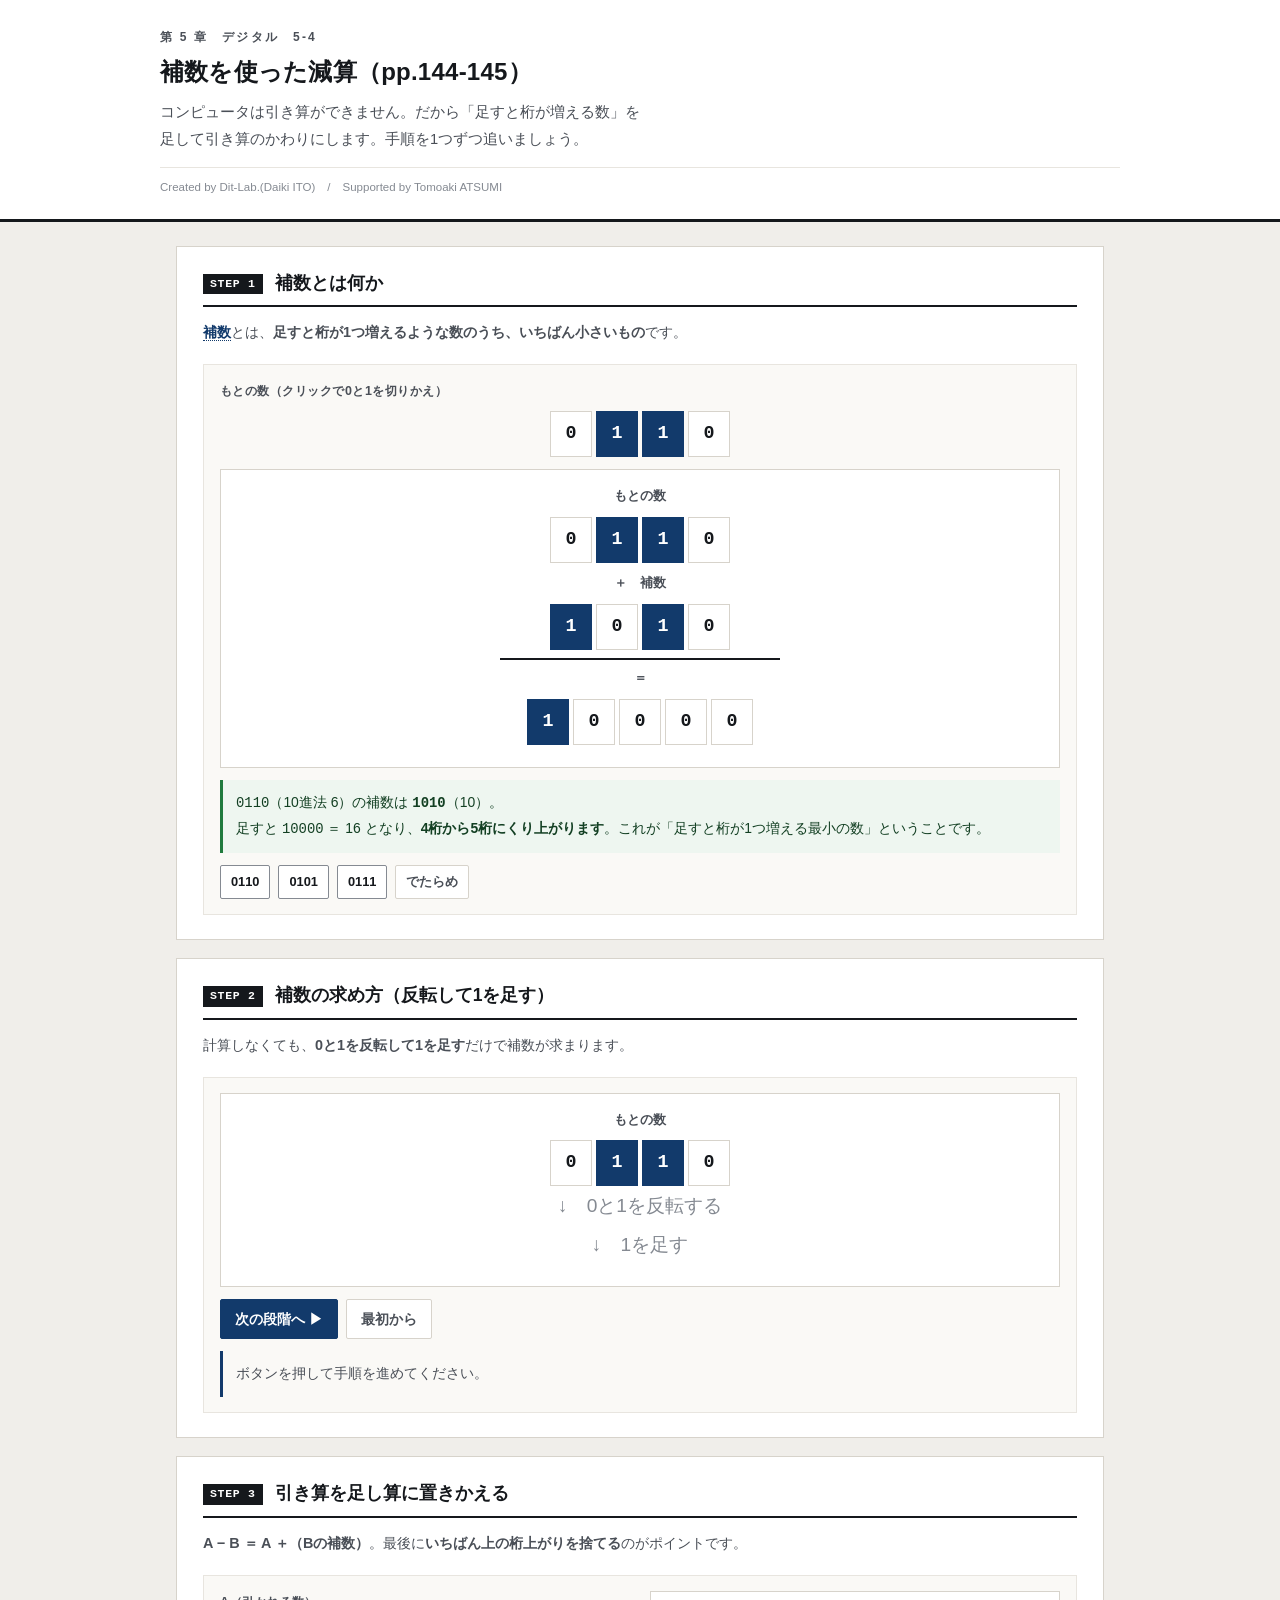
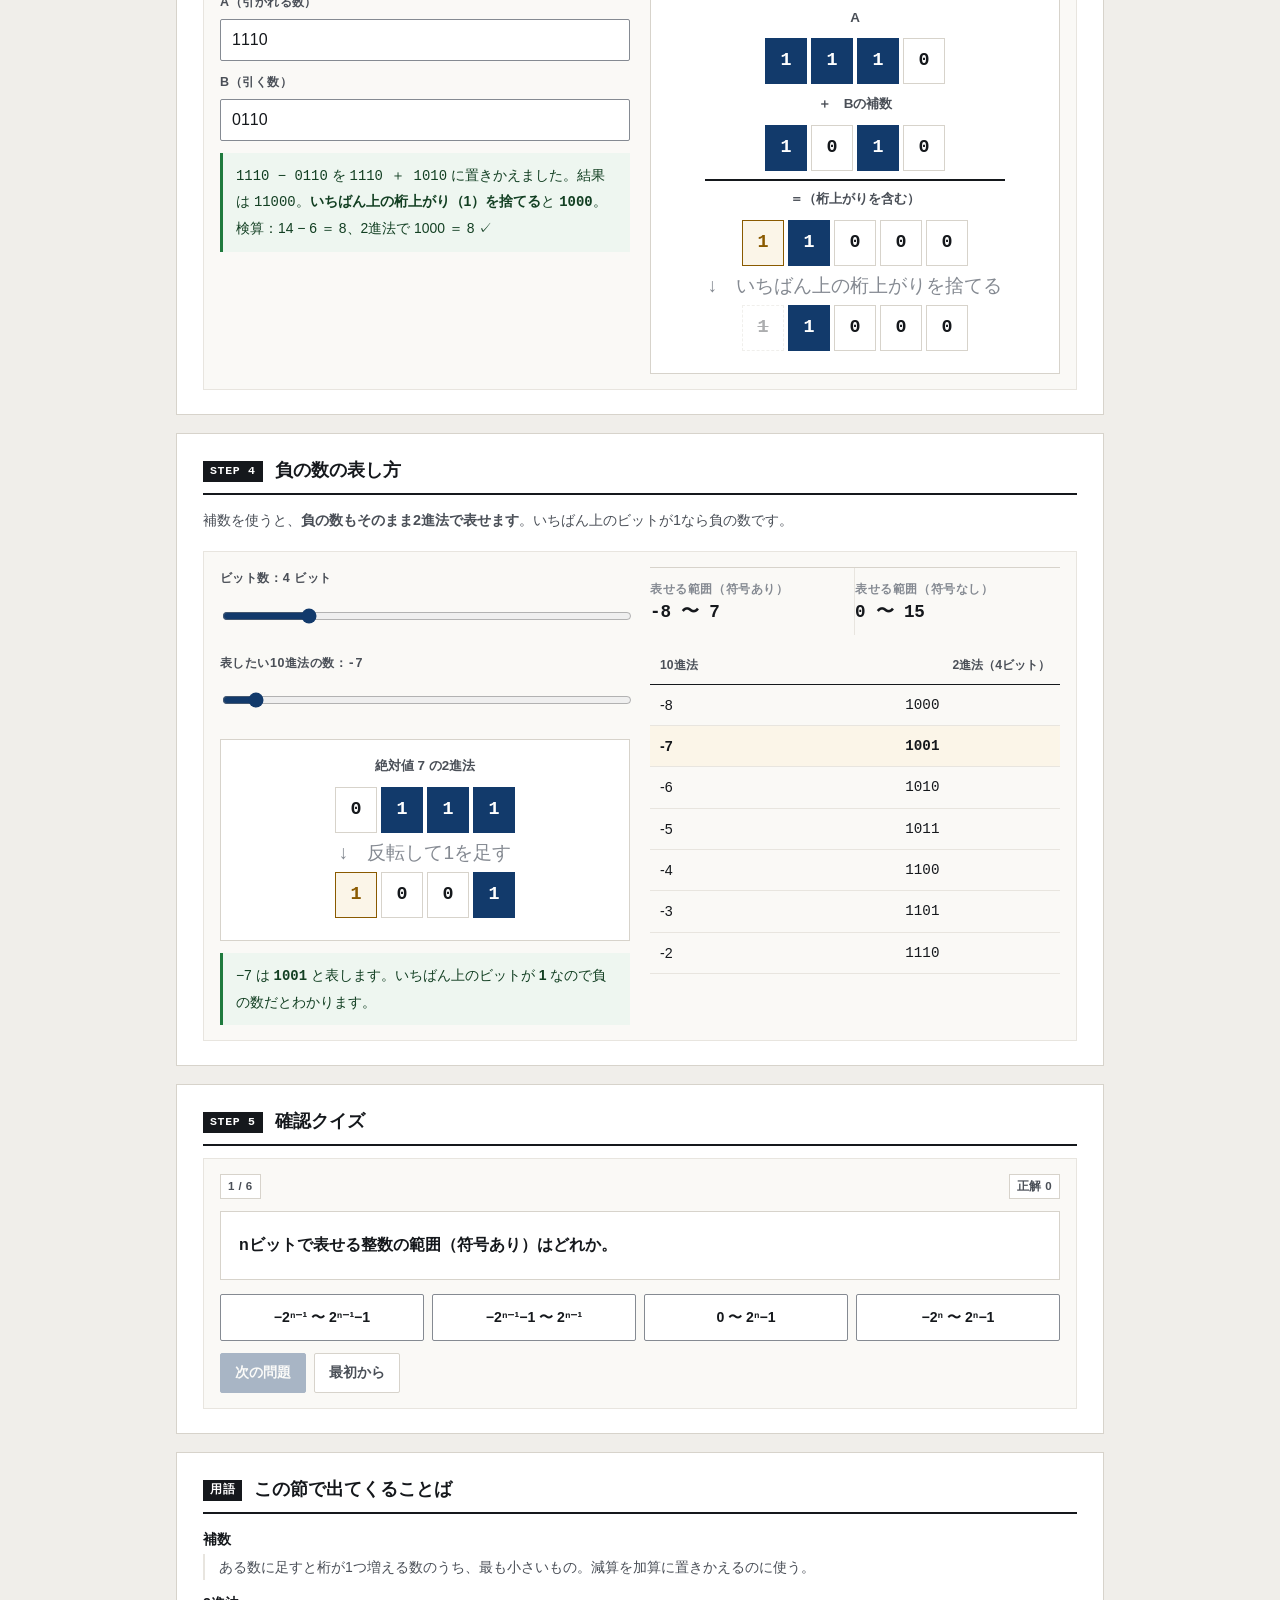
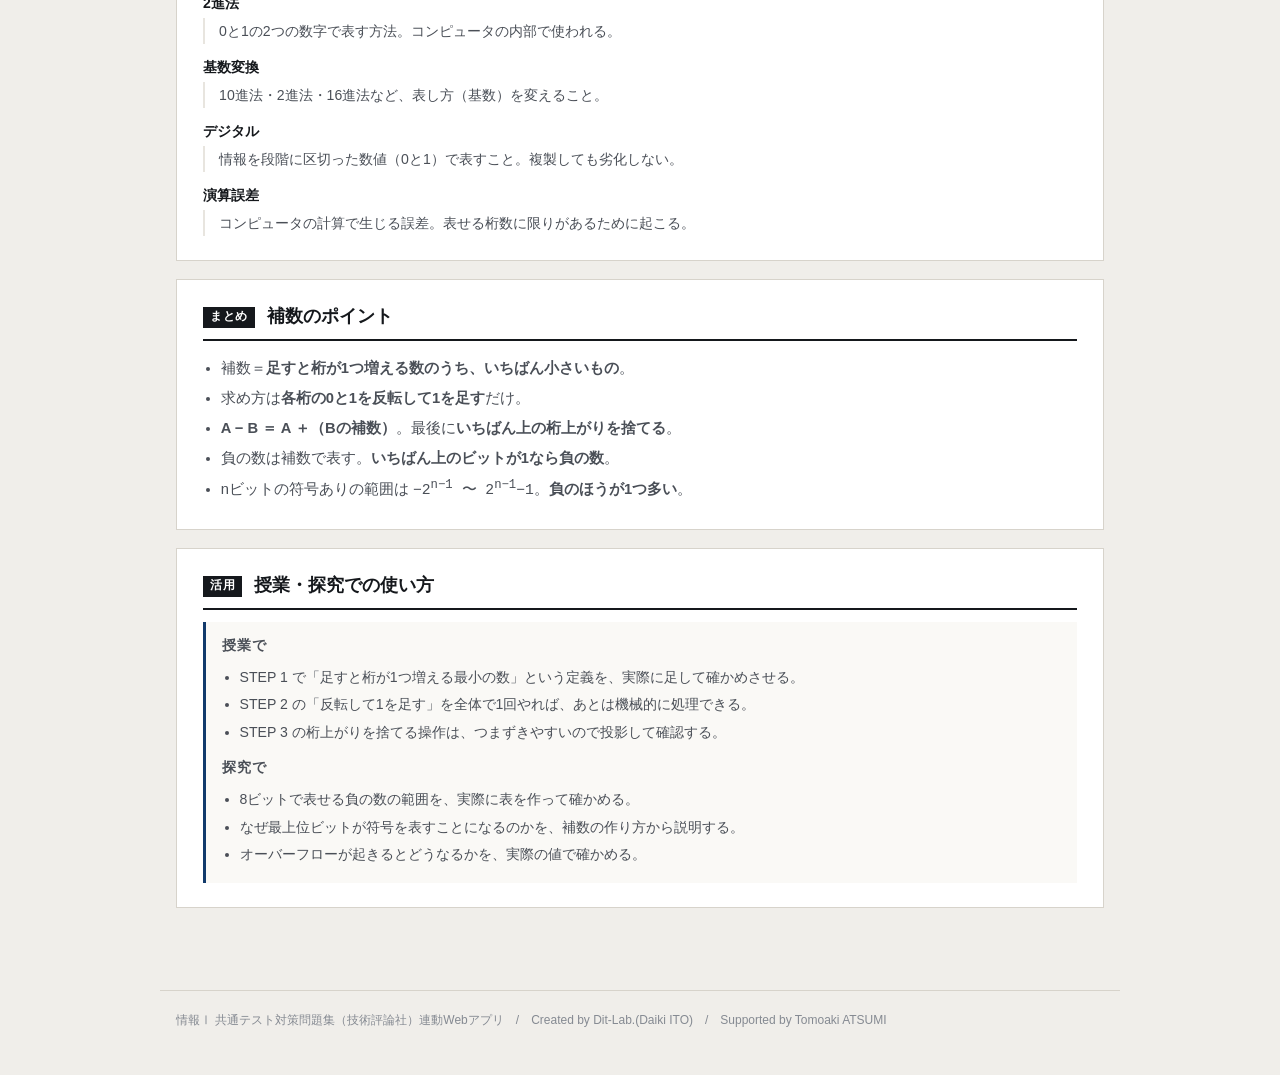
==== index.html @ 07d2cb12 "feat: Streamlit版を静的Webアプリ化。補数の定義確認・求め方・減算の置きかえ・負の数の表現に対応" ====
<!DOCTYPE html>
<html lang="ja">
<head>
<meta charset="UTF-8">
<meta name="viewport" content="width=device-width, initial-scale=1.0">
<title>補数を使った減算｜情報Ⅰ共通テスト対策問題集</title>
<meta name="description" content="コンピュータは引き算ができません。だから「足すと桁が増える数」を足して引き算のかわりにします。手順を1つずつ追いましょう。">
<link rel="icon" href="data:image/svg+xml,%3Csvg xmlns=%22http://www.w3.org/2000/svg%22 viewBox=%220 0 32 32%22%3E%3Crect width=%2232%22 height=%2232%22 fill=%22%2315181c%22/%3E%3Ctext x=%2216%22 y=%2222%22 font-size=%2218%22 font-family=%22monospace%22 fill=%22%23fff%22 text-anchor=%22middle%22%3E01%3C/text%3E%3C/svg%3E">
<link rel="stylesheet" href="css/style.css">
<link rel="stylesheet" href="css/app.css">
</head>
<body>

<header class="app-header">
  <div class="inner">
    <span class="eyebrow">第 5 章　デジタル　5-4</span>
    <h1>補数を使った減算（pp.144-145）</h1>
    <p class="lead">コンピュータは引き算ができません。だから「足すと桁が増える数」を足して引き算のかわりにします。手順を1つずつ追いましょう。</p>
    <p class="credit">Created by Dit-Lab.(Daiki ITO)　/　Supported by Tomoaki ATSUMI</p>
  </div>
</header>

<main class="wrap">
  <section class="step" id="step1">
    <h2><span class="no">STEP 1</span>補数とは何か</h2>
    <p class="desc"><span class="term" data-t="補数">補数</span>とは、<strong>足すと桁が1つ増えるような数のうち、いちばん小さいもの</strong>です。</p>

    <div class="panel">
      <label class="fld">もとの数（クリックで0と1を切りかえ）</label>
      <div class="bitline" id="origBits"></div>
      <div class="calcwrap" style="margin-top:12px">
        <div class="steplbl">もとの数</div>
        <div class="bitline" id="c1"></div>
        <div class="steplbl">＋　補数</div>
        <div class="bitline" id="c2"></div>
        <div style="border-top:2px solid var(--ink);margin:6px auto;max-width:280px"></div>
        <div class="steplbl">＝</div>
        <div class="bitline" id="c3"></div>
      </div>
      <div class="note" id="compNote" style="margin-top:12px"></div>
      <div class="btn-row" style="margin-top:12px">
        <button class="btn sm" data-set="0110">0110</button>
        <button class="btn sm" data-set="0101">0101</button>
        <button class="btn sm" data-set="0111">0111</button>
        <button class="btn sm ghost" id="randOrig">でたらめ</button>
      </div>
    </div>
  </section>

  <section class="step" id="step2">
    <h2><span class="no">STEP 2</span>補数の求め方（反転して1を足す）</h2>
    <p class="desc">計算しなくても、<strong>0と1を反転して1を足す</strong>だけで補数が求まります。</p>
    <div class="panel">
      <div class="calcwrap">
        <div class="steplbl">もとの数</div>
        <div class="bitline" id="s1"></div>
        <div class="arrowdown">↓　0と1を反転する</div>
        <div class="bitline" id="s2"></div>
        <div class="arrowdown">↓　1を足す</div>
        <div class="bitline" id="s3"></div>
      </div>
      <div class="btn-row" style="margin-top:12px">
        <button class="btn primary" id="flipStep">次の段階へ ▶</button>
        <button class="btn ghost" id="flipReset">最初から</button>
      </div>
      <div class="note" id="flipNote" style="margin-top:12px"></div>
    </div>
  </section>

  <section class="step" id="step3">
    <h2><span class="no">STEP 3</span>引き算を足し算に置きかえる</h2>
    <p class="desc"><strong>A − B ＝ A ＋（Bの補数）</strong>。最後に<strong>いちばん上の桁上がりを捨てる</strong>のがポイントです。</p>
    <div class="panel">
      <div class="grid c2">
        <div>
          <label class="fld" for="subA">A（引かれる数）</label>
          <input type="text" id="subA" class="mono" value="1110" maxlength="8">
          <label class="fld" style="margin-top:10px" for="subB">B（引く数）</label>
          <input type="text" id="subB" class="mono" value="0110" maxlength="8">
          <div class="note" id="subNote" style="margin-top:12px"></div>
        </div>
        <div class="calcwrap">
          <div class="steplbl">A</div><div class="bitline" id="t1"></div>
          <div class="steplbl">＋　Bの補数</div><div class="bitline" id="t2"></div>
          <div style="border-top:2px solid var(--ink);margin:6px auto;max-width:300px"></div>
          <div class="steplbl">＝（桁上がりを含む）</div><div class="bitline" id="t3"></div>
          <div class="arrowdown">↓　いちばん上の桁上がりを捨てる</div>
          <div class="bitline" id="t4"></div>
        </div>
      </div>
    </div>
  </section>

  <section class="step" id="step4">
    <h2><span class="no">STEP 4</span>負の数の表し方</h2>
    <p class="desc">補数を使うと、<strong>負の数もそのまま2進法で表せます</strong>。いちばん上のビットが1なら負の数です。</p>
    <div class="panel">
      <div class="grid c2">
        <div>
          <label class="fld" for="nbits">ビット数：<span class="mono" id="nbitsV">4</span> ビット</label>
          <input type="range" id="nbits" min="3" max="8" step="1" value="4">
          <label class="fld" style="margin-top:10px" for="negVal">表したい10進法の数：<span class="mono" id="negValV">-7</span></label>
          <input type="range" id="negVal" min="-128" max="127" step="1" value="-7">
          <div class="calcwrap" style="margin-top:12px">
            <div class="steplbl" id="negStep1"></div><div class="bitline" id="n1"></div>
            <div class="arrowdown">↓　反転して1を足す</div>
            <div class="bitline" id="n2"></div>
          </div>
          <div class="note" id="negNote" style="margin-top:12px"></div>
        </div>
        <div>
          <div class="metrics">
            <div class="metric"><div class="k">表せる範囲（符号あり）</div><div class="v" id="rangeSigned" style="font-size:1.1rem">—</div></div>
            <div class="metric"><div class="k">表せる範囲（符号なし）</div><div class="v" id="rangeUnsigned" style="font-size:1.1rem">—</div></div>
          </div>
          <div class="tbl-scroll" style="margin-top:12px;max-height:340px;overflow:auto">
            <table class="tbl" id="rangeTable"></table>
          </div>
        </div>
      </div>
    </div>
  </section>

  <section class="step" id="step5">
    <h2><span class="no">STEP 5</span>確認クイズ</h2>
    <div class="panel">
      <div class="qhead">
        <span class="badge" id="qProgress">1 / 1</span>
        <span class="badge">正解 <span class="score" id="qScore">0</span></span>
      </div>
      <div class="card-q"><div class="q-scene" id="qText"></div></div>
      <div class="choice4" id="qChoices"></div>
      <div class="note" id="qFb" hidden style="margin-top:12px"></div>
      <div class="btn-row" style="margin-top:12px">
        <button class="btn primary" id="qNext" disabled>次の問題</button>
        <button class="btn ghost" id="qReset">最初から</button>
      </div>
    </div>
  </section>

  <section class="step" id="glossary">
    <h2><span class="no">用語</span>この節で出てくることば</h2>
    <div id="glossBox"></div>
  </section>

  <section class="step">
    <h2><span class="no">まとめ</span>補数のポイント</h2>
    <ul style="margin:0;padding-left:1.2em;color:var(--ink-2);font-size:.92rem;line-height:2.05">
      <li>補数＝<strong>足すと桁が1つ増える数のうち、いちばん小さいもの</strong>。</li>
      <li>求め方は<strong>各桁の0と1を反転して1を足す</strong>だけ。</li>
      <li><strong>A − B ＝ A ＋（Bの補数）</strong>。最後に<strong>いちばん上の桁上がりを捨てる</strong>。</li>
      <li>負の数は補数で表す。<strong>いちばん上のビットが1なら負の数</strong>。</li>
      <li>nビットの符号ありの範囲は <span class="mono">−2<sup>n−1</sup> 〜 2<sup>n−1</sup>−1</span>。<strong>負のほうが1つ多い</strong>。</li>
    </ul>
  </section>

  <section class="step">
    <h2><span class="no">活用</span>授業・探究での使い方</h2>
    <div class="use-note">
      <h3>授業で</h3>
      <ul>
        <li>STEP 1 で「足すと桁が1つ増える最小の数」という定義を、実際に足して確かめさせる。</li>
        <li>STEP 2 の「反転して1を足す」を全体で1回やれば、あとは機械的に処理できる。</li>
        <li>STEP 3 の桁上がりを捨てる操作は、つまずきやすいので投影して確認する。</li>
      </ul>
      <h3 style="margin-top:12px">探究で</h3>
      <ul>
        <li>8ビットで表せる負の数の範囲を、実際に表を作って確かめる。</li>
        <li>なぜ最上位ビットが符号を表すことになるのかを、補数の作り方から説明する。</li>
        <li>オーバーフローが起きるとどうなるかを、実際の値で確かめる。</li>
      </ul>
    </div>
  </section>

</main>

<footer class="app-footer">
  情報Ⅰ 共通テスト対策問題集（技術評論社）連動Webアプリ　/　Created by Dit-Lab.(Daiki ITO)　/　Supported by Tomoaki ATSUMI
</footer>

<script src="js/tools.js"></script>
<script src="js/chart.js"></script>
<script src="js/terms.js"></script>
<script src="js/app.js"></script>
</body>
</html>
---- css/style.css ----
/* =========================================================
   情報Ⅰ 共通テスト対策問題集 — Web アプリ共通スタイル
   紙面（参考書）に寄せた設計。装飾色は使わず、色は意味を持つときだけ。
   ========================================================= */

:root{
  --paper:#ffffff;
  --paper-2:#faf9f6;      /* うすい紙 */
  --bg:#f0eeea;           /* 台紙 */
  --ink:#15181c;
  --ink-2:#4a4f57;
  --ink-3:#858a92;
  --rule:#d7d3cb;         /* 罫線 */
  --rule-2:#e8e5df;
  --accent:#123a6b;       /* 濃紺。主要操作と現在地だけに使う */
  --accent-w:#e9eef6;
  --zero:#c0392b;         /* 左＝0 */
  --one:#1d4ed8;          /* 右＝1 */
  --ok:#1f7a3d;   --ok-bg:#eef6f0;
  --ng:#b3261e;   --ng-bg:#fbefee;
  --warn:#8a5a00; --warn-bg:#fbf5e8;
  --font:"Hiragino Kaku Gothic ProN","Hiragino Sans","Yu Gothic Medium","Yu Gothic",
         "Noto Sans JP",Meiryo,-apple-system,BlinkMacSystemFont,sans-serif;
  --mono:"SFMono-Regular",Menlo,Consolas,"Courier New",monospace;
}

*{box-sizing:border-box}
[hidden]{display:none !important}
html{-webkit-text-size-adjust:100%}
body{
  margin:0; background:var(--bg); color:var(--ink);
  font-family:var(--font); font-size:16px; line-height:1.85;
  font-feature-settings:"palt" 1;
}
h1,h2,h3,h4{line-height:1.45; margin:0; font-weight:700}
p{margin:0 0 .75em} p:last-child{margin-bottom:0}
a{color:var(--accent)}

/* ---------- 標題 ---------- */
.app-header{background:var(--paper); border-bottom:3px solid var(--ink); padding:26px 20px 20px}
.app-header .inner{max-width:960px; margin:0 auto}
.app-header .eyebrow{
  font-size:.75rem; font-weight:700; color:var(--ink-2); letter-spacing:.18em;
  display:block; margin-bottom:7px;
}
.app-header h1{font-size:1.5rem; letter-spacing:.01em}
.app-header .lead{font-size:.92rem; color:var(--ink-2); margin-top:9px; max-width:60ch}
.app-header .credit{
  font-size:.72rem; color:var(--ink-3); margin-top:14px;
  padding-top:9px; border-top:1px solid var(--rule-2);
}

/* ---------- 版面 ---------- */
.wrap{max-width:960px; margin:0 auto; padding:24px 16px 64px}
.step{background:var(--paper); border:1px solid var(--rule); padding:24px 26px; margin-bottom:18px}
.step > h2{
  display:flex; align-items:baseline; gap:12px; font-size:1.1rem;
  padding-bottom:9px; border-bottom:2px solid var(--ink); margin-bottom:12px;
}
.step > h2 .no{
  flex:none; font-family:var(--mono); font-size:.72rem; font-weight:700;
  background:var(--ink); color:var(--paper); padding:2px 7px; letter-spacing:.06em;
  position:relative; top:-2px;
}
.step > .desc{color:var(--ink-2); font-size:.9rem; margin-bottom:18px}
.step[hidden]{display:none}

.grid{display:grid; gap:20px}
.grid > *{min-width:0}          /* 子の中身で列が広がるのを防ぐ */
@media(min-width:800px){ .grid.c2{grid-template-columns:1fr 1fr} }

.panel{border:1px solid var(--rule-2); background:var(--paper-2); padding:15px 16px; min-width:0}
.panel > h3{
  font-size:.8rem; font-weight:700; color:var(--ink-2); letter-spacing:.08em;
  margin-bottom:12px; padding-bottom:6px; border-bottom:1px solid var(--rule);
}

/* ---------- 部品 ---------- */
.btn{
  appearance:none; border:1px solid var(--ink-3); background:var(--paper); color:var(--ink);
  font-family:inherit; font-size:.88rem; font-weight:700; padding:8px 14px;
  border-radius:2px; cursor:pointer; min-height:40px; line-height:1.4;
  transition:background .12s, border-color .12s, color .12s;
}
.btn:hover:not(:disabled){background:var(--accent-w); border-color:var(--accent); color:var(--accent)}
.btn:disabled{opacity:.35; cursor:not-allowed}
.btn.primary{background:var(--accent); color:var(--paper); border-color:var(--accent)}
.btn.primary:hover:not(:disabled){background:#0d2c53; color:var(--paper)}
.btn.ghost{border-color:var(--rule); color:var(--ink-2)}
.btn.sm{font-size:.8rem; padding:5px 10px; min-height:34px}
.btn-row{display:flex; flex-wrap:wrap; gap:8px; align-items:center}

/* タブ（見出し下線式） */
.seg{display:flex; gap:0; border-bottom:1px solid var(--rule)}
.seg button{
  appearance:none; border:0; background:transparent; font-family:inherit; font-size:.88rem;
  font-weight:700; color:var(--ink-3); padding:9px 4px; margin-right:26px; cursor:pointer;
  border-bottom:3px solid transparent; margin-bottom:-1px; min-height:40px;
}
.seg button:hover{color:var(--ink-2)}
.seg button[aria-pressed="true"]{color:var(--ink); border-bottom-color:var(--accent)}

label.fld{display:block; font-size:.78rem; font-weight:700; color:var(--ink-2); margin-bottom:5px; letter-spacing:.04em}
input[type=text], textarea, input[type=number]{
  width:100%; font-family:inherit; font-size:1rem; color:var(--ink);
  border:1px solid var(--ink-3); border-radius:2px; padding:9px 11px;
  background:var(--paper); min-height:42px;
}
input:focus, textarea:focus{outline:2px solid var(--accent); outline-offset:-1px; border-color:var(--accent)}
.btn:focus-visible, .seg button:focus-visible, .node-card:focus-visible{outline:2px solid var(--accent); outline-offset:2px}
textarea{resize:vertical; line-height:1.7}
.mono{font-family:var(--mono)}

table.tbl{width:100%; border-collapse:collapse; font-size:.89rem}
table.tbl th, table.tbl td{border-bottom:1px solid var(--rule-2); padding:7px 10px; text-align:right}
table.tbl th:first-child, table.tbl td:first-child{text-align:left}
table.tbl thead th{border-bottom:1.5px solid var(--ink); font-size:.76rem; color:var(--ink-2); font-weight:700; white-space:nowrap}
.tbl-scroll{overflow-x:auto; -webkit-overflow-scrolling:touch; max-width:100%}

.note{padding:10px 13px; font-size:.87rem; border-left:3px solid var(--ink-3); background:var(--paper-2)}
.note.ok{background:var(--ok-bg); border-left-color:var(--ok); color:#123f22}
.note.ng{background:var(--ng-bg); border-left-color:var(--ng); color:#6d1a15}
.note.info{background:var(--paper-2); border-left-color:var(--accent); color:var(--ink-2)}
.note.warn{background:var(--warn-bg); border-left-color:var(--warn); color:#5c3d00}
.note[hidden]{display:none}

.badge{
  display:inline-block; font-size:.72rem; font-weight:700; padding:1px 7px;
  border:1px solid var(--rule); color:var(--ink-2); background:var(--paper); letter-spacing:.04em;
}

/* 数値は罫線で仕切るだけ。カードにしない */
.metrics{display:flex; flex-wrap:wrap; gap:0; border-top:1px solid var(--rule)}
.metric{flex:1 1 130px; padding:11px 14px 11px 0; border-right:1px solid var(--rule-2)}
.metric:last-child{border-right:0}
.metric .k{font-size:.74rem; color:var(--ink-3); font-weight:700; letter-spacing:.05em}
.metric .v{font-size:1.6rem; font-weight:700; line-height:1.3; font-family:var(--mono); letter-spacing:-.01em}
.metric .s{font-size:.76rem; color:var(--ink-2)}

.bit0{color:var(--zero); font-weight:700}
.bit1{color:var(--one); font-weight:700}

.app-footer{
  max-width:960px; margin:0 auto; padding:18px 16px 44px; color:var(--ink-3);
  font-size:.75rem; border-top:1px solid var(--rule);
}
.sr-only{position:absolute;width:1px;height:1px;overflow:hidden;clip:rect(0 0 0 0);white-space:nowrap}

@media(max-width:640px){
  body{font-size:15px}
  .app-header{padding:20px 16px 16px}
  .app-header h1{font-size:1.16rem}
  .wrap{padding:16px 12px 52px}
  .step{padding:18px 15px}
  .seg button{margin-right:18px; font-size:.84rem}
  .metric{flex-basis:50%; border-right:0}
}
@media (prefers-reduced-motion:reduce){ *{animation:none!important; transition:none!important} }

/* ---------- 自分のデータ・共有・印刷 ---------- */
.toolbar{display:flex; flex-wrap:wrap; gap:8px; align-items:center; margin-top:12px;
  padding-top:12px; border-top:1px solid var(--rule-2)}
.toolbar .hint{font-size:.78rem; color:var(--ink-3)}
.paste-area{width:100%; min-height:110px; font-family:var(--mono); font-size:.86rem}
.use-note{background:var(--paper-2); border-left:3px solid var(--accent); padding:14px 16px; font-size:.88rem}
.use-note h3{font-size:.86rem; letter-spacing:.06em; margin-bottom:8px; color:var(--ink-2)}
.use-note ol, .use-note ul{margin:0; padding-left:1.25em; line-height:1.95; color:var(--ink-2)}

@media print{
  body{background:#fff}
  .app-header{border-bottom:2px solid #000}
  .step{border:1px solid #bbb; break-inside:avoid; page-break-inside:avoid; margin-bottom:12px}
  .btn, .seg, .toolbar, input[type=range]{display:none !important}
  .note{border-left-width:2px}
  a[href]:after{content:""}
}

/* ---------- 入力グリッド ---------- */
.dg-scroll{overflow:auto; -webkit-overflow-scrolling:touch; border:1px solid var(--rule); background:var(--paper); max-height:420px}
table.dg{border-collapse:collapse; font-family:var(--mono); font-size:.9rem; min-width:100%}
table.dg th, table.dg td{border:1px solid var(--rule-2); padding:0}
table.dg thead th{background:var(--paper-2); position:sticky; top:0; z-index:2}
table.dg .dg-n{background:var(--paper-2); color:var(--ink-3); font-size:.76rem; font-weight:400;
  text-align:center; min-width:34px; padding:0 4px; position:sticky; left:0; z-index:1}
table.dg .dg-corner{background:var(--paper-2); min-width:34px; position:sticky; left:0; z-index:3}
table.dg .dg-act{background:var(--paper-2); width:34px}
.dg-h, .dg-c{width:100%; min-width:96px; border:0; background:transparent; font-family:inherit;
  font-size:.9rem; padding:8px 9px; color:var(--ink); min-height:38px}
.dg-h{font-weight:700; font-family:var(--font); font-size:.82rem; color:var(--ink-2)}
.dg-c.num{text-align:right}
.dg-c:focus, .dg-h:focus{outline:2px solid var(--accent); outline-offset:-2px; background:var(--accent-w)}
.dg-del{border:0; background:transparent; color:var(--ink-3); cursor:pointer; width:32px; height:34px; font-size:1rem}
.dg-del:hover{color:var(--ng)}
.dg-tools{display:flex; flex-wrap:wrap; gap:8px; align-items:center; margin-top:10px}
.dg-hint{font-size:.76rem; color:var(--ink-3)}

/* ---------- ファイル読み込み ---------- */
.filebox{display:flex; flex-wrap:wrap; gap:10px; align-items:center; padding:12px;
  border:1px dashed var(--rule); background:var(--paper-2)}
.filebox input[type=file]{font-size:.85rem; font-family:inherit; max-width:100%}
.filebox .sel{max-width:220px}
.filelabel{display:inline-flex; align-items:center; gap:6px; font-size:.85rem; font-weight:700;
  border:1px solid var(--ink-3); background:var(--paper); padding:8px 14px; border-radius:2px; cursor:pointer; min-height:40px}
.filelabel:hover{border-color:var(--accent); color:var(--accent); background:var(--accent-w)}
.filelabel input{display:none}

/* ---------- 用語解説 ---------- */
.term{position:relative; border-bottom:1.5px dotted var(--accent); cursor:help; color:var(--accent); font-weight:700}
.term .term-pop{display:none; position:absolute; left:0; top:1.7em; z-index:50; width:min(300px,78vw);
  background:var(--paper); border:1px solid var(--ink-3); box-shadow:0 6px 20px rgba(0,0,0,.14);
  padding:10px 12px; font-size:.82rem; font-weight:400; color:var(--ink-2); line-height:1.75;
  border-left:3px solid var(--accent); cursor:auto; text-align:left}
.term .term-pop b{display:block; color:var(--ink); font-size:.86rem; margin-bottom:3px}
.term.open .term-pop{display:block}
dl.gloss{margin:0; font-size:.88rem}
dl.gloss dt{font-weight:700; color:var(--ink); margin-top:10px}
dl.gloss dt:first-child{margin-top:0}
dl.gloss dd{margin:2px 0 0; color:var(--ink-2); line-height:1.85; padding-left:1em; border-left:2px solid var(--rule-2)}
@media print{ .term{border-bottom:0; color:inherit} .term .term-pop{display:none !important} }

/* ---------- スマホ・タブレット ---------- */
@media (max-width:1024px){
  /* iOS で入力時に画面が勝手に拡大するのを防ぐ（16px 未満だとズームする） */
  input[type=text], input[type=number], textarea, select, .dg-c, .dg-h{ font-size:16px }
  .dg-c, .dg-h{ min-width:110px }
}
@media (max-width:820px){
  .grid.c2{grid-template-columns:1fr}
  .dg-scroll{max-height:340px}
  .filebox{flex-direction:column; align-items:stretch}
  .filebox .sel{max-width:100%}
  .term .term-pop{left:auto; right:0; width:min(280px,86vw)}
}
@media (max-width:480px){
  .step > h2{font-size:1rem; flex-wrap:wrap}
  .metrics{gap:0}
  .metric{flex-basis:50%; padding-right:10px}
  .metric .v{font-size:1.3rem}
  .btn{padding:8px 12px}
  .dg-tools{gap:6px}
  .dg-hint{width:100%}
}
/* タッチ操作でのスクロールを滑らかに */
.tbl-scroll, .dg-scroll, .tree-box{ -webkit-overflow-scrolling:touch; overscroll-behavior-x:contain }
---- css/app.css ----
.qhead{display:flex; justify-content:space-between; align-items:center; margin-bottom:12px}
.card-q{border:1px solid var(--rule); background:var(--paper); padding:18px; margin-bottom:14px}
.q-scene{font-size:1rem; font-weight:700; line-height:1.9}
.choice4{display:grid; gap:8px; grid-template-columns:repeat(auto-fit,minmax(160px,1fr))}
.choice4 .btn{text-align:left; line-height:1.65; padding:11px 13px}
.choice4 .btn.correct{background:var(--ok-bg); border-color:var(--ok); color:var(--ok)}
.choice4 .btn.wrong{background:var(--ng-bg); border-color:var(--ng); color:var(--ng)}
.choice4.locked{pointer-events:none}
.sel{width:100%; font-family:inherit; font-size:.95rem; padding:9px 11px; min-height:42px;
  border:1px solid var(--ink-3); border-radius:2px; background:var(--paper); color:var(--ink)}
input[type=range]{width:100%; accent-color:var(--accent); height:34px}
.why{font-size:.85rem; color:var(--ink-2); line-height:1.85}
.eqbox{font-family:var(--mono); font-size:1.02rem; font-weight:700; text-align:center; padding:14px;
  border:1px solid var(--rule); background:var(--paper-2); line-height:1.8}
.blankin{border:1.5px solid var(--accent); background:#fff; padding:6px 8px; text-align:center;
  font-family:var(--mono); min-height:38px; font-size:.95rem; max-width:120px}
.blankin.ok{border-color:var(--ok); background:var(--ok-bg)}
.blankin.ng{border-color:var(--ng); background:var(--ng-bg)}
table.tbl td .blankin{width:100%; max-width:none}
.bitline{display:flex; gap:4px; justify-content:center; margin:8px 0}
.bitline .b{width:42px; height:46px; border:1px solid var(--rule); background:var(--paper);
  font-family:var(--mono); font-weight:700; font-size:1.15rem; display:grid; place-items:center}
.bitline .b.on{background:var(--accent); color:#fff; border-color:var(--accent)}
.bitline .b.click{cursor:pointer}
.bitline .b.flip{background:var(--warn-bg); border-color:#8a5a00; color:#8a5a00}
.bitline .b.drop{opacity:.35; border-style:dashed; text-decoration:line-through}
.arrowdown{text-align:center; font-size:1.2rem; color:var(--ink-3); line-height:1.2}
.steplbl{font-size:.84rem; color:var(--ink-2); text-align:center; font-weight:700}
.calcwrap{border:1px solid var(--rule); background:var(--paper); padding:14px}
#rangeTable td{font-family:var(--mono); text-align:center}
#rangeTable td:first-child{font-family:var(--font); text-align:left}
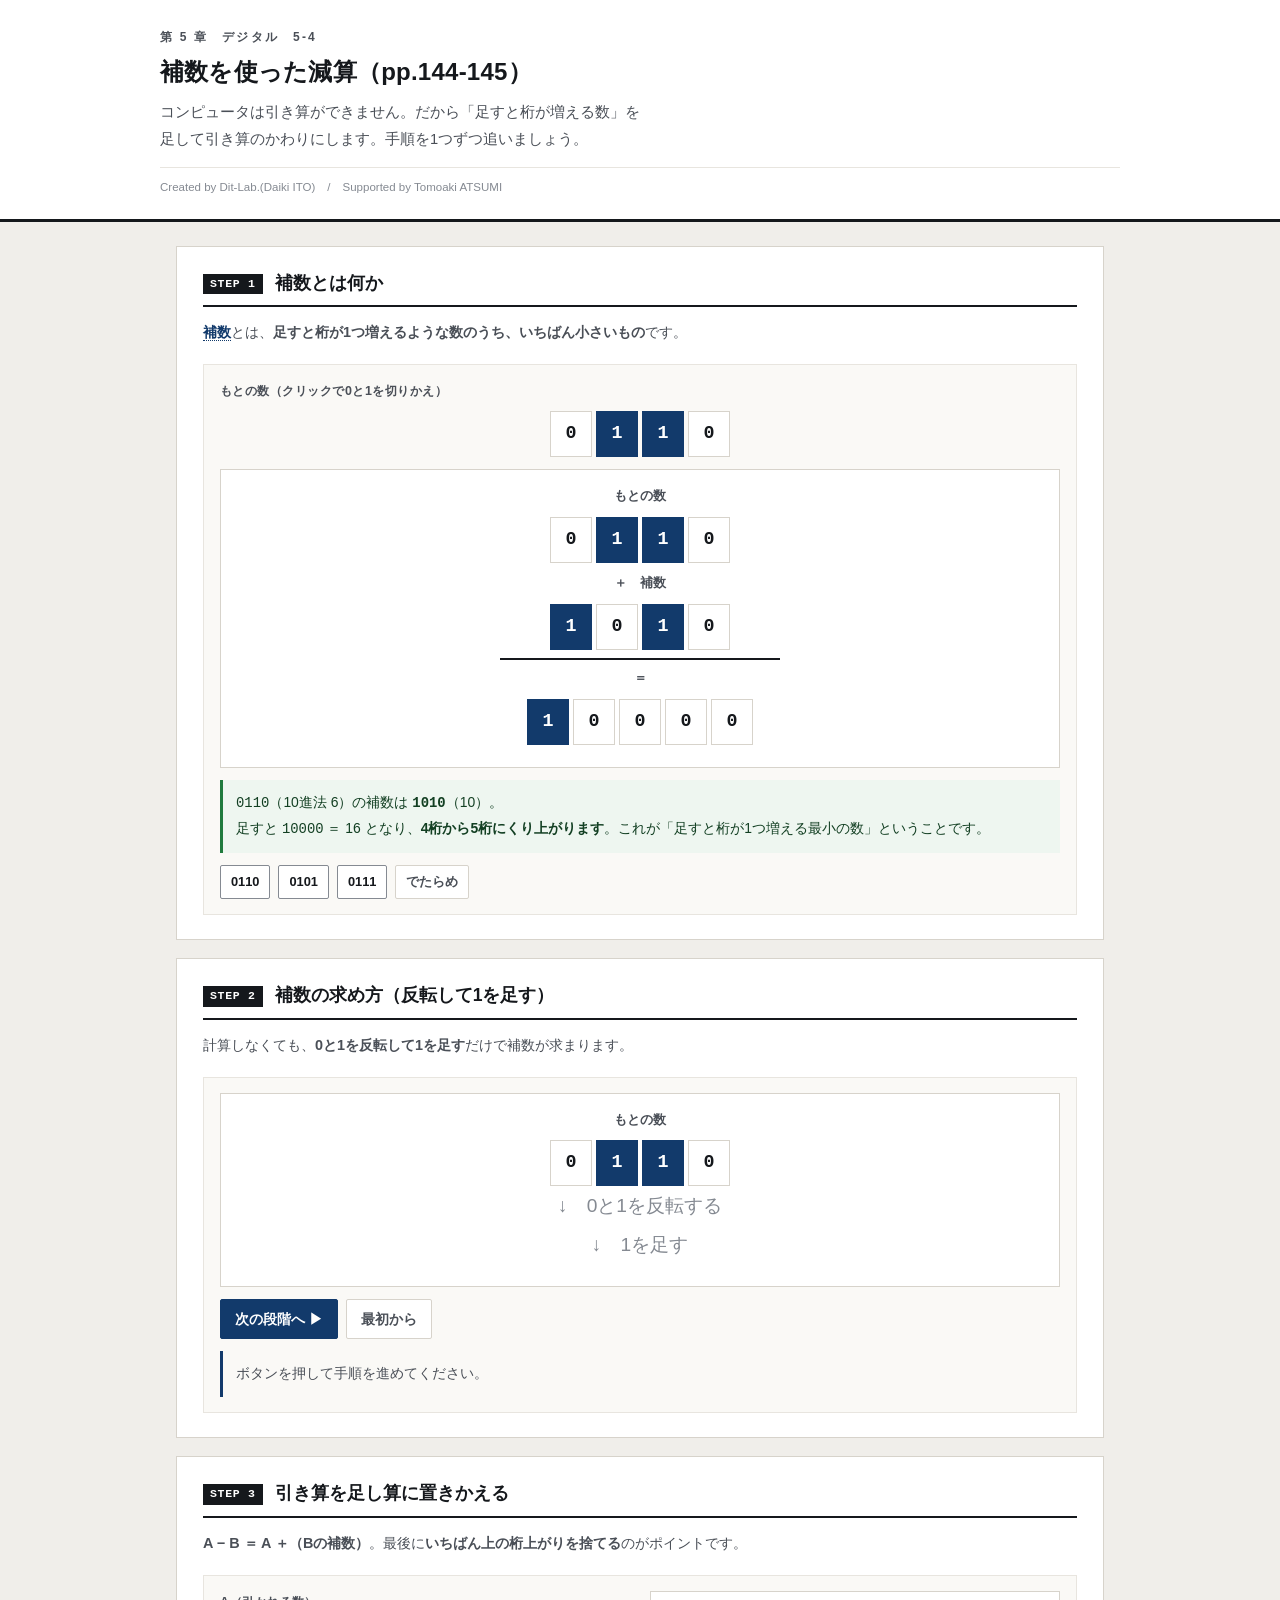
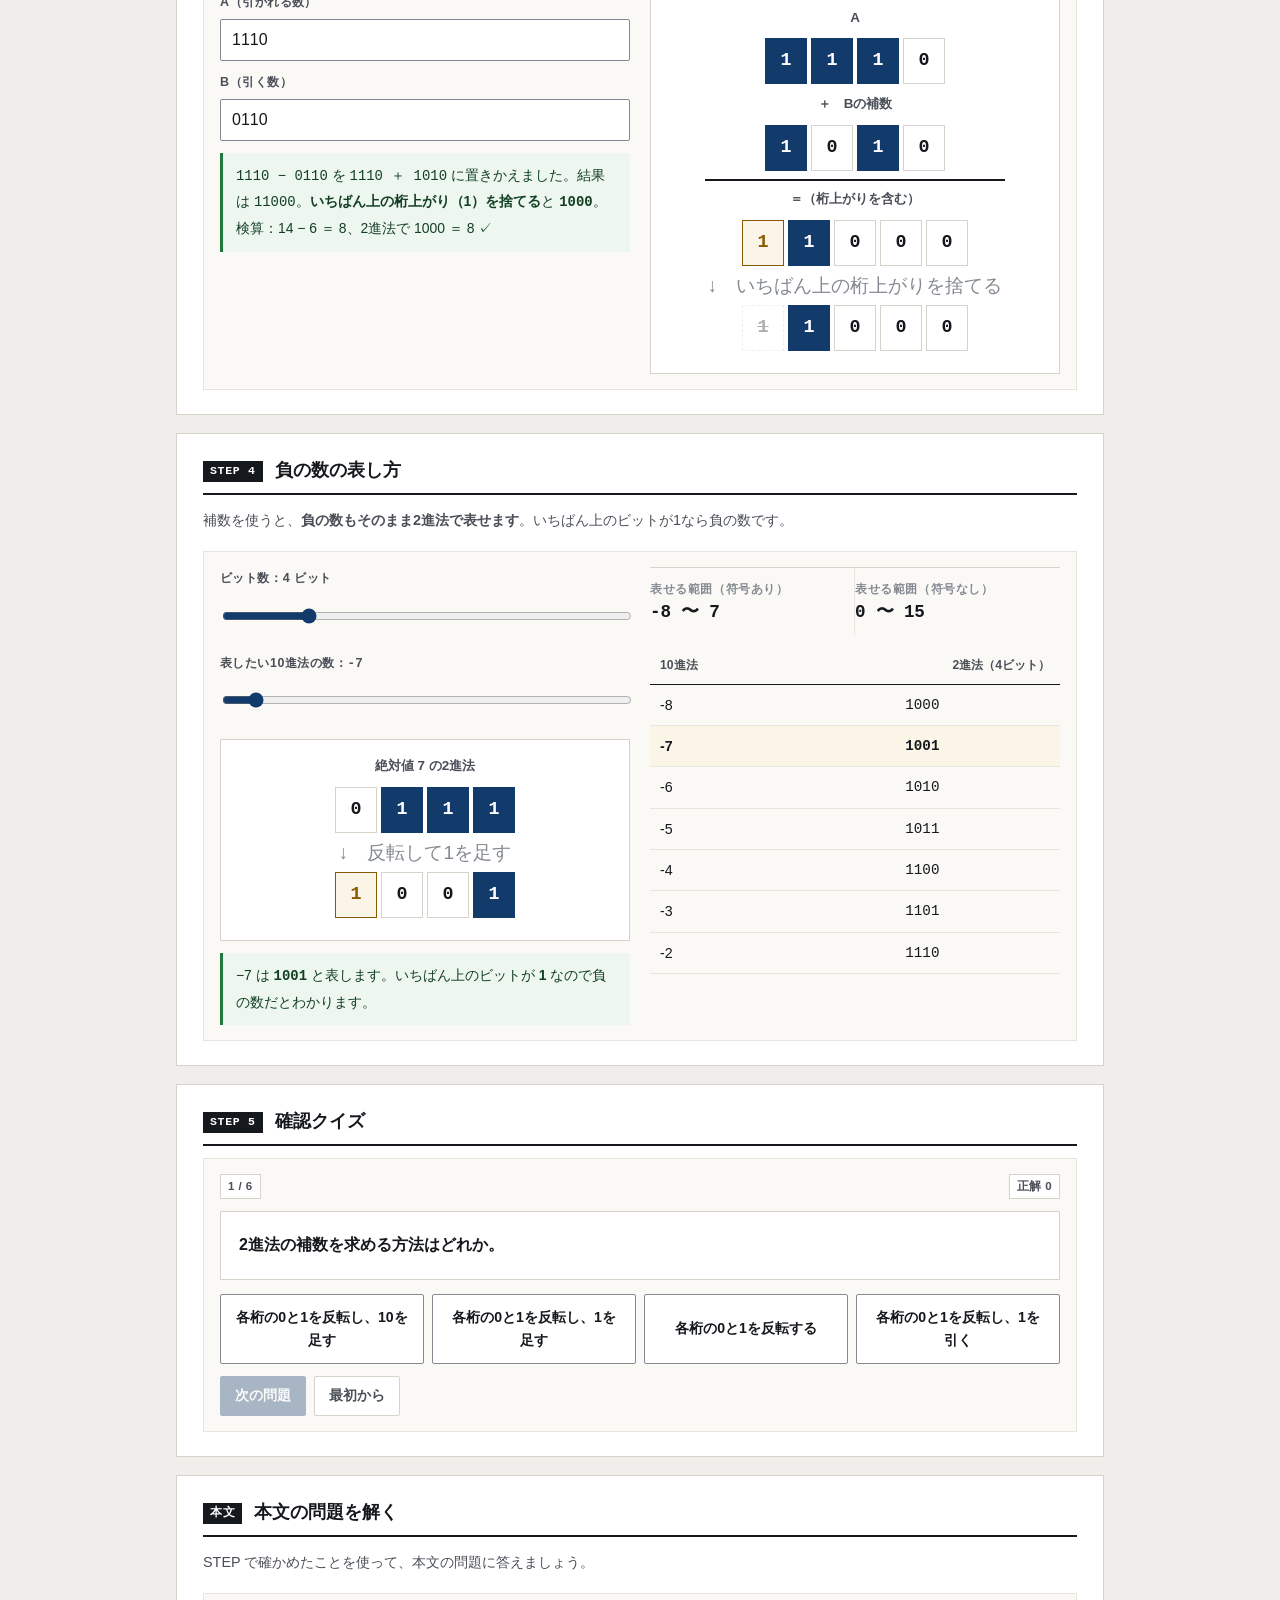
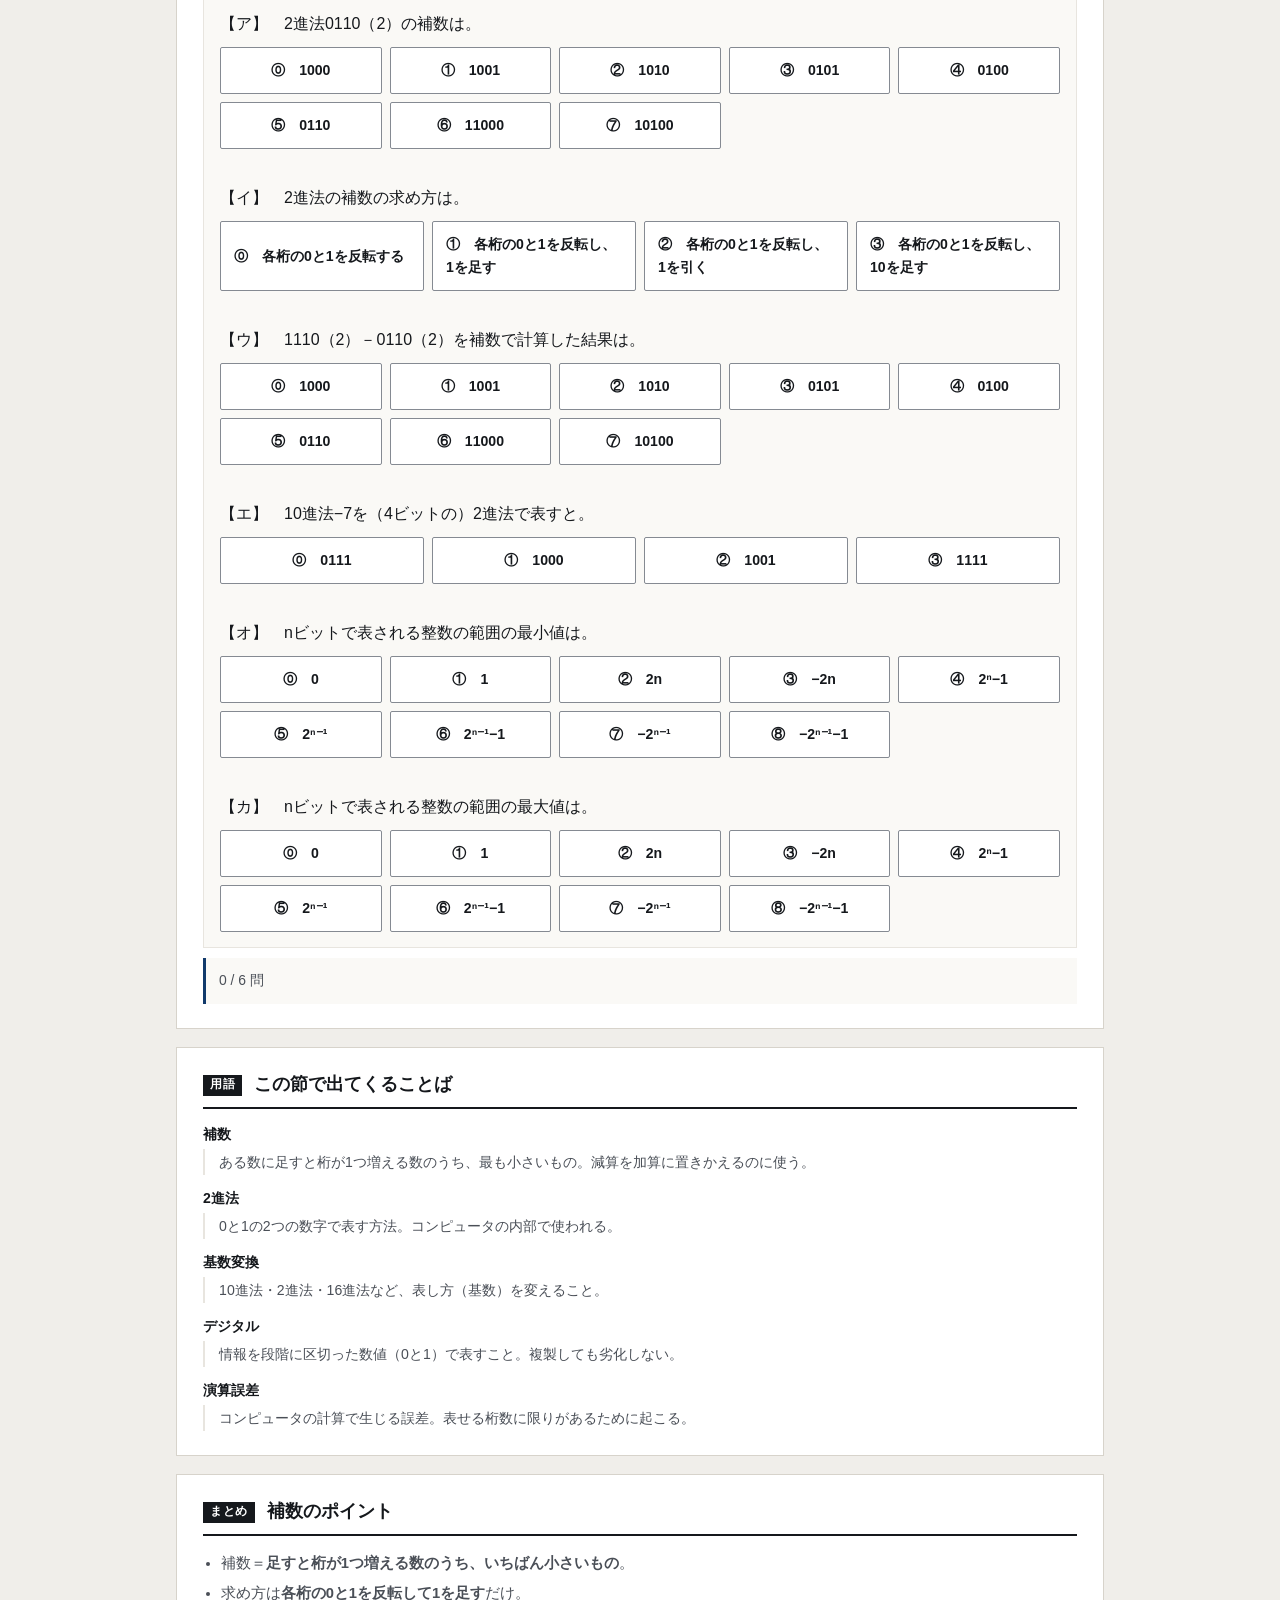
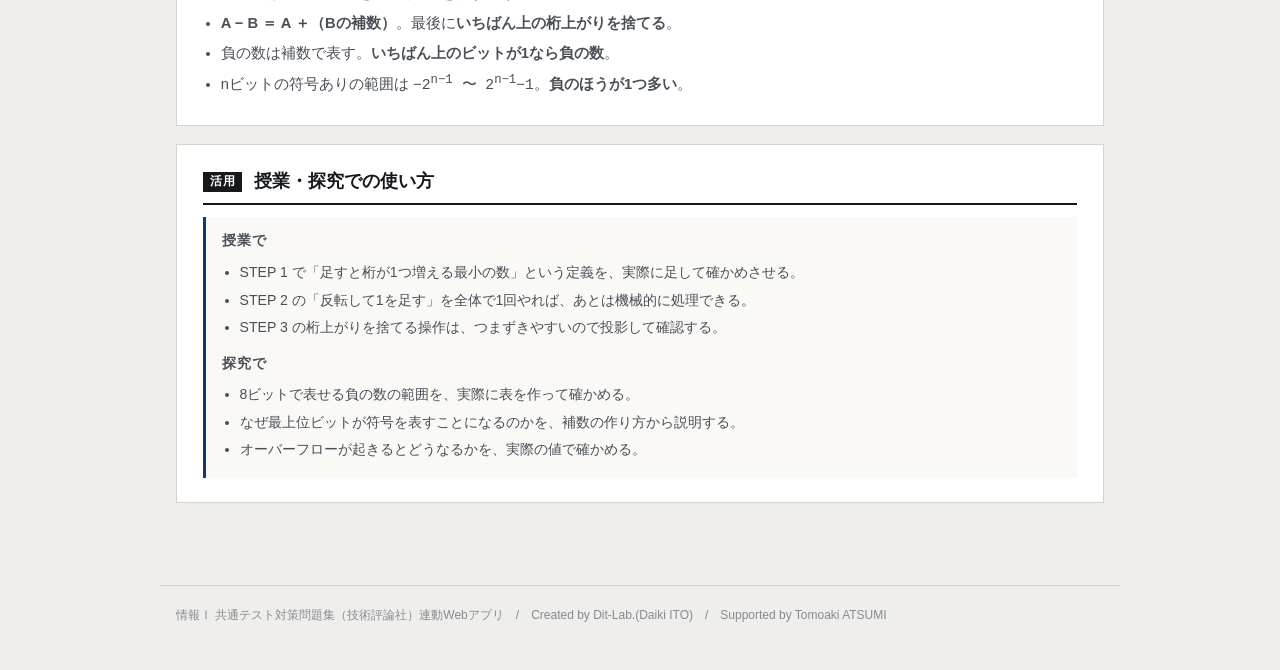
==== commit dc76e8f8: "feat: 本文の問題（空欄と解答群）をアプリ内で解けるセクションを追加。本文の答えと解説を明示" ====
--- a/index.html
+++ b/index.html
@@ -6,8 +6,8 @@
 <title>補数を使った減算｜情報Ⅰ共通テスト対策問題集</title>
 <meta name="description" content="コンピュータは引き算ができません。だから「足すと桁が増える数」を足して引き算のかわりにします。手順を1つずつ追いましょう。">
 <link rel="icon" href="data:image/svg+xml,%3Csvg xmlns=%22http://www.w3.org/2000/svg%22 viewBox=%220 0 32 32%22%3E%3Crect width=%2232%22 height=%2232%22 fill=%22%2315181c%22/%3E%3Ctext x=%2216%22 y=%2222%22 font-size=%2218%22 font-family=%22monospace%22 fill=%22%23fff%22 text-anchor=%22middle%22%3E01%3C/text%3E%3C/svg%3E">
-<link rel="stylesheet" href="css/style.css">
-<link rel="stylesheet" href="css/app.css">
+<link rel="stylesheet" href="css/style.css?v=239696b1">
+<link rel="stylesheet" href="css/app.css?v=3bb80001">
 </head>
 <body>
 
@@ -138,6 +138,13 @@
     </div>
   </section>
 
+  <section class="step" id="stepBook">
+    <h2><span class="no">本文</span>本文の問題を解く</h2>
+    <p class="desc">STEP で確かめたことを使って、本文の問題に答えましょう。</p>
+    <div class="panel" id="bookBox"></div>
+    <div class="note" id="bookNote" style="margin-top:10px"></div>
+  </section>
+
   <section class="step" id="glossary">
     <h2><span class="no">用語</span>この節で出てくることば</h2>
     <div id="glossBox"></div>
@@ -178,9 +185,10 @@
   情報Ⅰ 共通テスト対策問題集（技術評論社）連動Webアプリ　/　Created by Dit-Lab.(Daiki ITO)　/　Supported by Tomoaki ATSUMI
 </footer>
 
-<script src="js/tools.js"></script>
-<script src="js/chart.js"></script>
-<script src="js/terms.js"></script>
-<script src="js/app.js"></script>
+<script src="js/tools.js?v=c07db610"></script>
+<script src="js/chart.js?v=fb6e3be1"></script>
+<script src="js/terms.js?v=5a365cb9"></script>
+<script src="js/quiz.js?v=5d6779cc"></script>
+<script src="js/app.js?v=0b6ec8e0"></script>
 </body>
 </html>
--- a/css/style.css
+++ b/css/style.css
@@ -242,3 +242,28 @@
 }
 /* タッチ操作でのスクロールを滑らかに */
 .tbl-scroll, .dg-scroll, .tree-box{ -webkit-overflow-scrolling:touch; overscroll-behavior-x:contain }
+
+/* 幅指定つきの入力欄がスマートフォンではみ出さないようにする */
+input[type=text], input[type=number], input[type=search], textarea, select{ max-width:100% }
+.btn-row > label{ min-width:0; max-width:100% }
+.btn-row > label input, .btn-row > label select{ max-width:100% }
+
+/* 共通：○×判定・並べかえ（quiz.js 用） */
+.abcde{border:1px solid var(--rule); border-radius:3px; overflow:hidden}
+.abcde > div{border-top:1px solid var(--rule); padding:10px 12px}
+.abcde > div:first-child{border-top:0}
+.abcde .st{display:flex; gap:10px; align-items:flex-start; flex-wrap:wrap}
+.abcde .st .k{font-weight:700; font-family:var(--mono); min-width:1.4em}
+.abcde .st .t{flex:1; min-width:12em}
+.abcde .jb{display:flex; gap:6px}
+.abcde .jb .btn{min-width:3.4em; padding:6px 10px; text-align:center}
+.prep{display:grid; grid-template-columns:repeat(auto-fit,minmax(150px,1fr)); gap:10px; margin-top:10px}
+.prep .slot{border:1px dashed var(--ink-3); border-radius:3px; padding:10px; min-height:92px; background:var(--paper)}
+.prep .slot.filled{border-style:solid}
+.prep .slot .tag{font:700 .74rem/1.4 var(--mono); color:var(--accent); display:block; margin-bottom:6px}
+.prep .slot .txt{font-size:.86rem; line-height:1.7}
+.cards{display:flex; flex-wrap:wrap; gap:8px; margin-top:10px}
+.cards .c{border:1px solid var(--ink-3); border-radius:3px; padding:9px 12px; background:var(--paper);
+  cursor:pointer; font-size:.88rem; max-width:100%; text-align:left; font-family:inherit; color:var(--ink)}
+.cards .c:hover{background:var(--warn-bg)}
+.cards .c.used{opacity:.35; pointer-events:none}
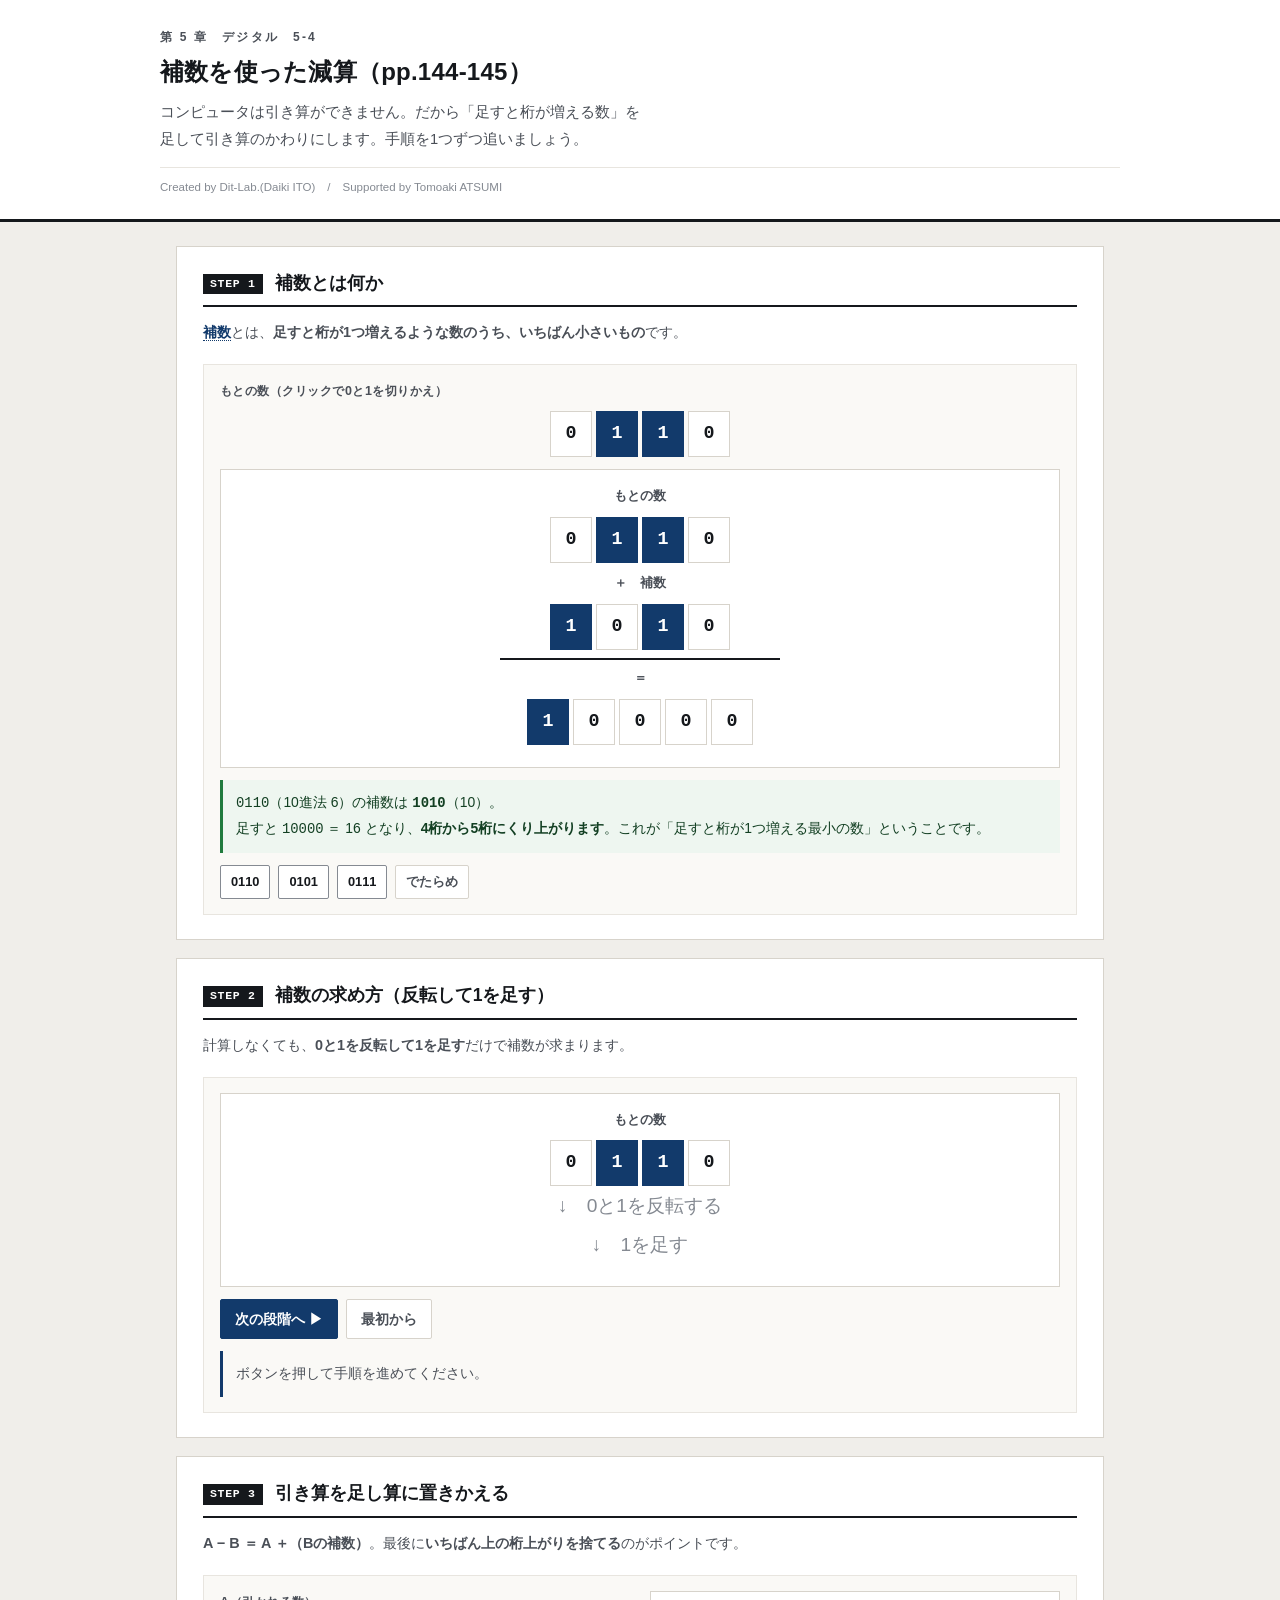
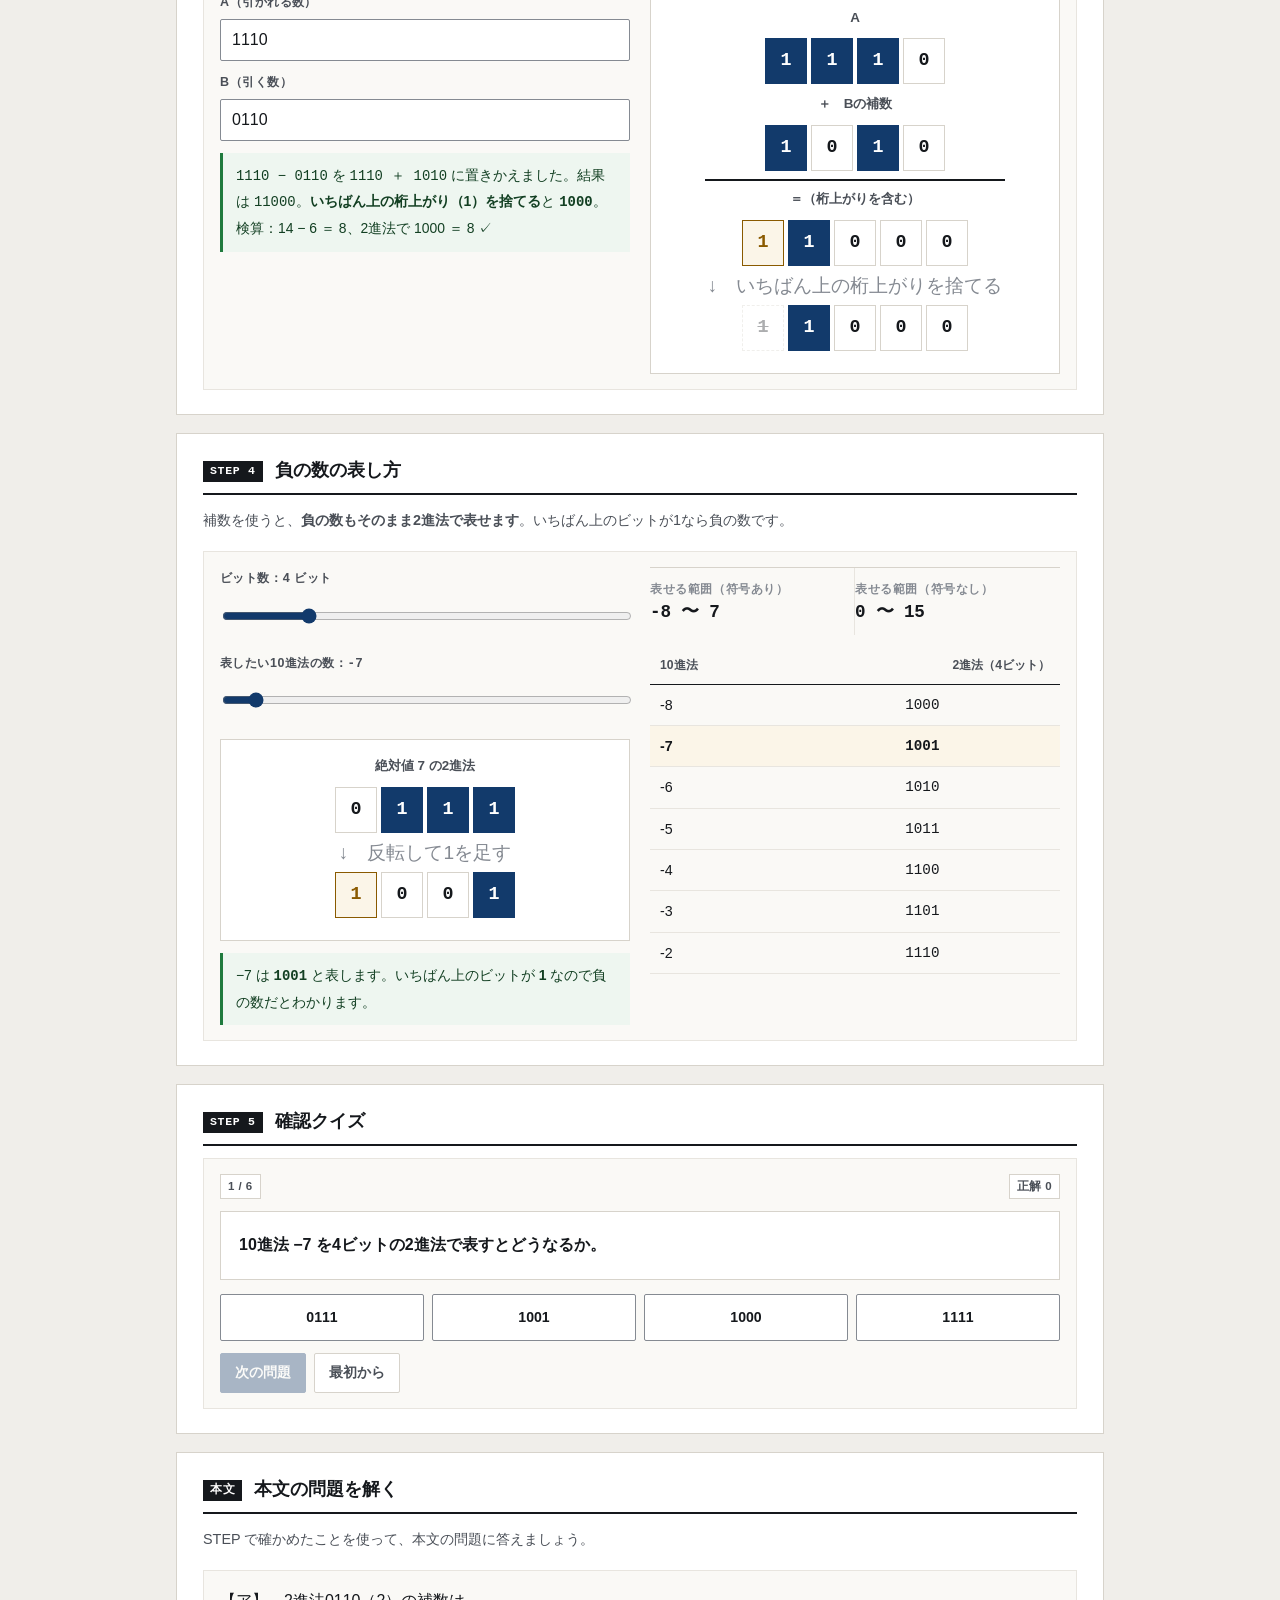
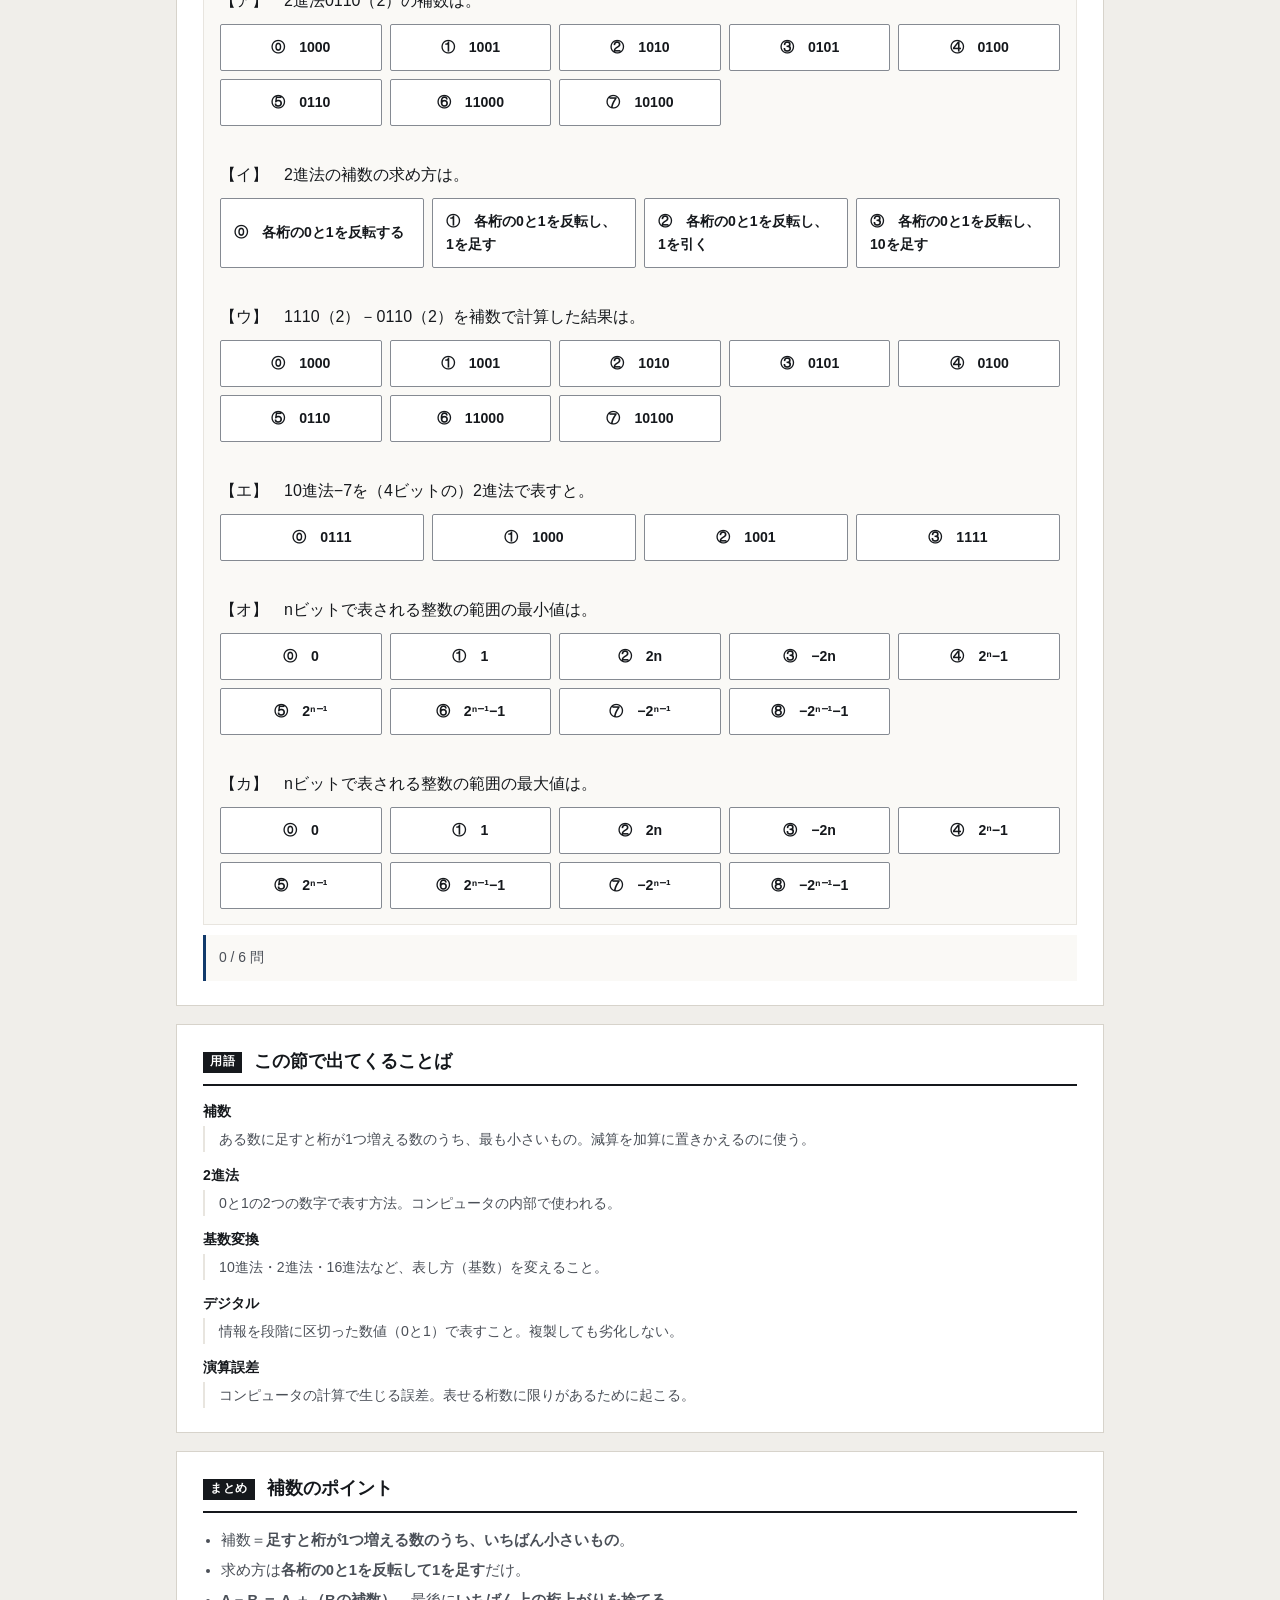
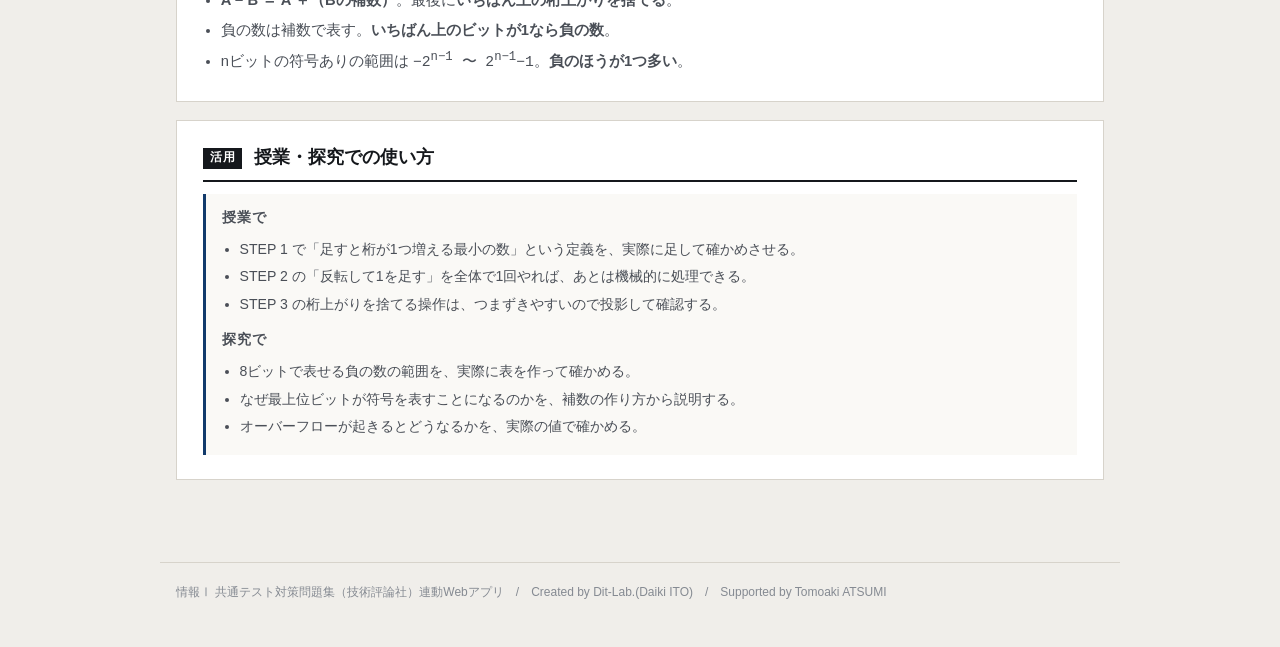
==== commit 752e71e8: "chore: 不要ファイルを整理（ツールの作業ファイル・未使用JS・残骸画像） - .omc/ .serena/ __pycache__/ を削除し .gitignore に追加 - 各アプリが実際に" ====
--- a/index.html
+++ b/index.html
@@ -186,7 +186,6 @@
 </footer>
 
 <script src="js/tools.js?v=c07db610"></script>
-<script src="js/chart.js?v=fb6e3be1"></script>
 <script src="js/terms.js?v=5a365cb9"></script>
 <script src="js/quiz.js?v=5d6779cc"></script>
 <script src="js/app.js?v=0b6ec8e0"></script>
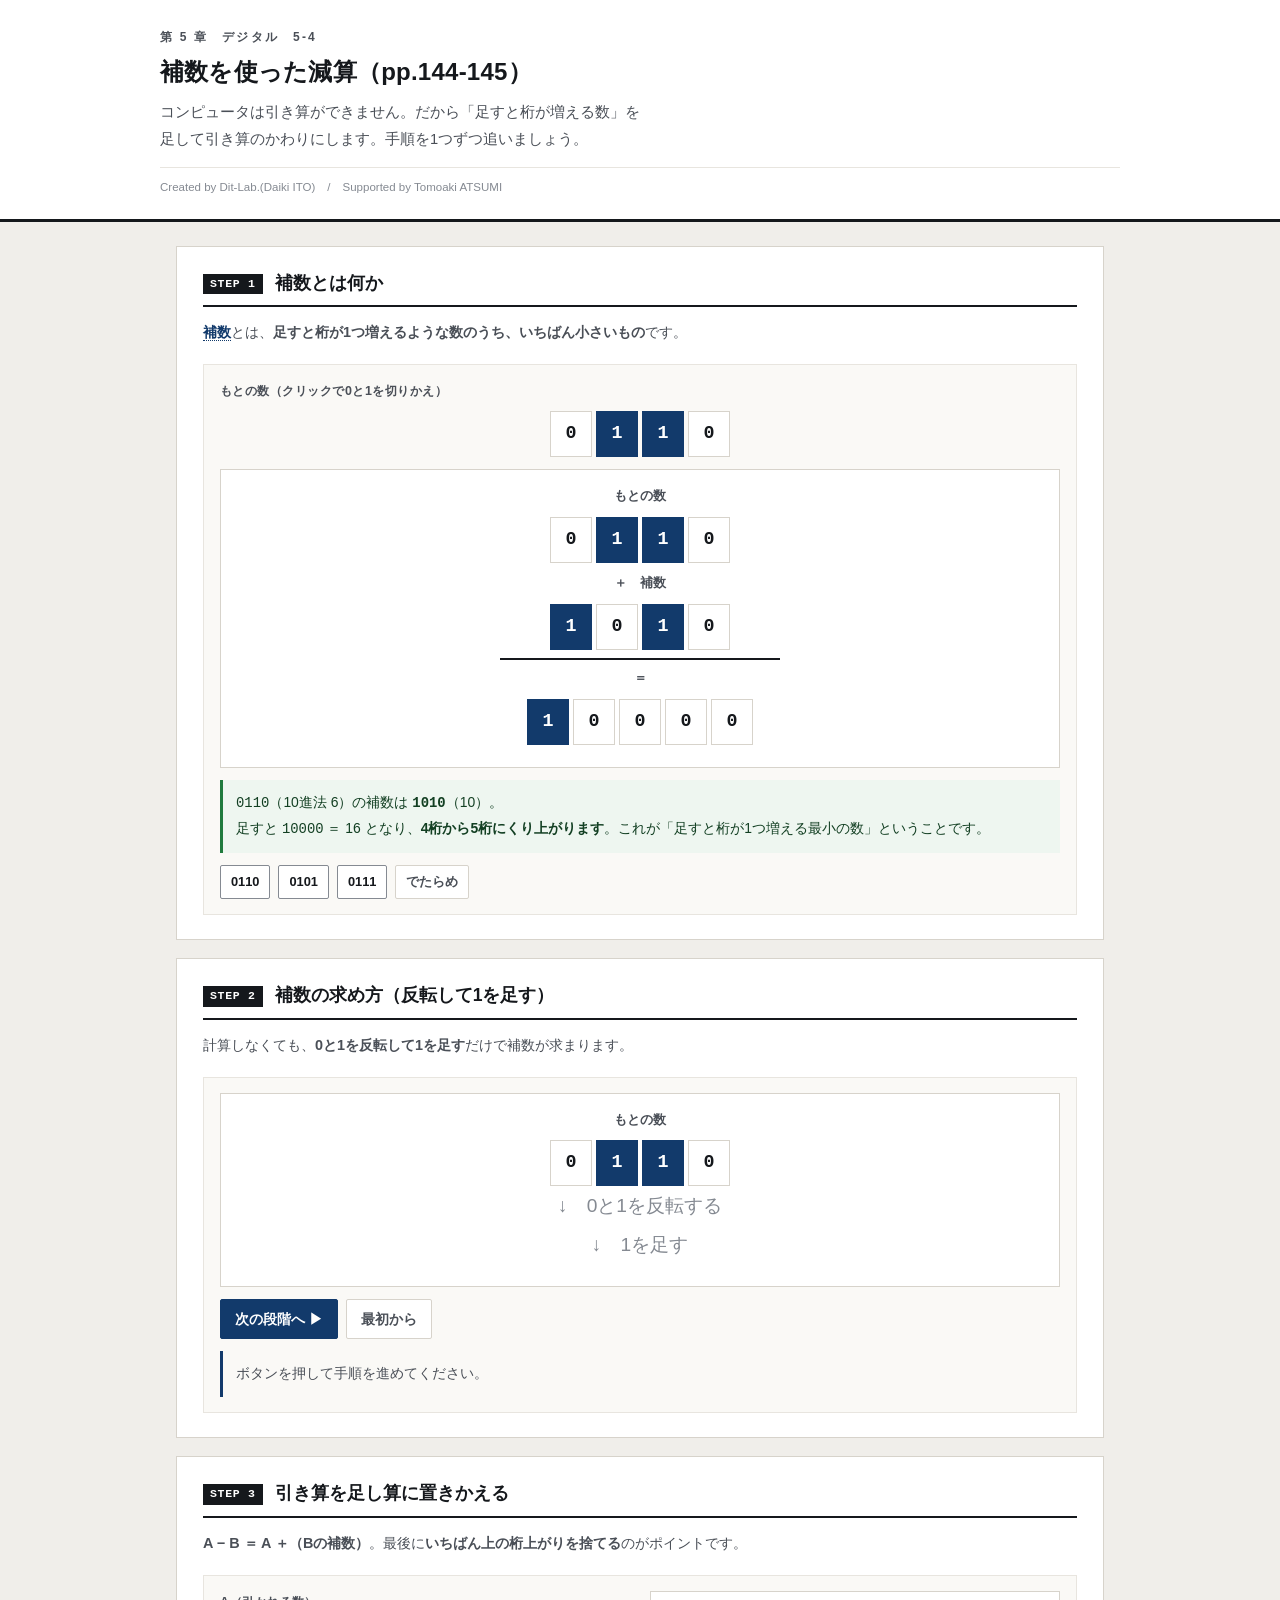
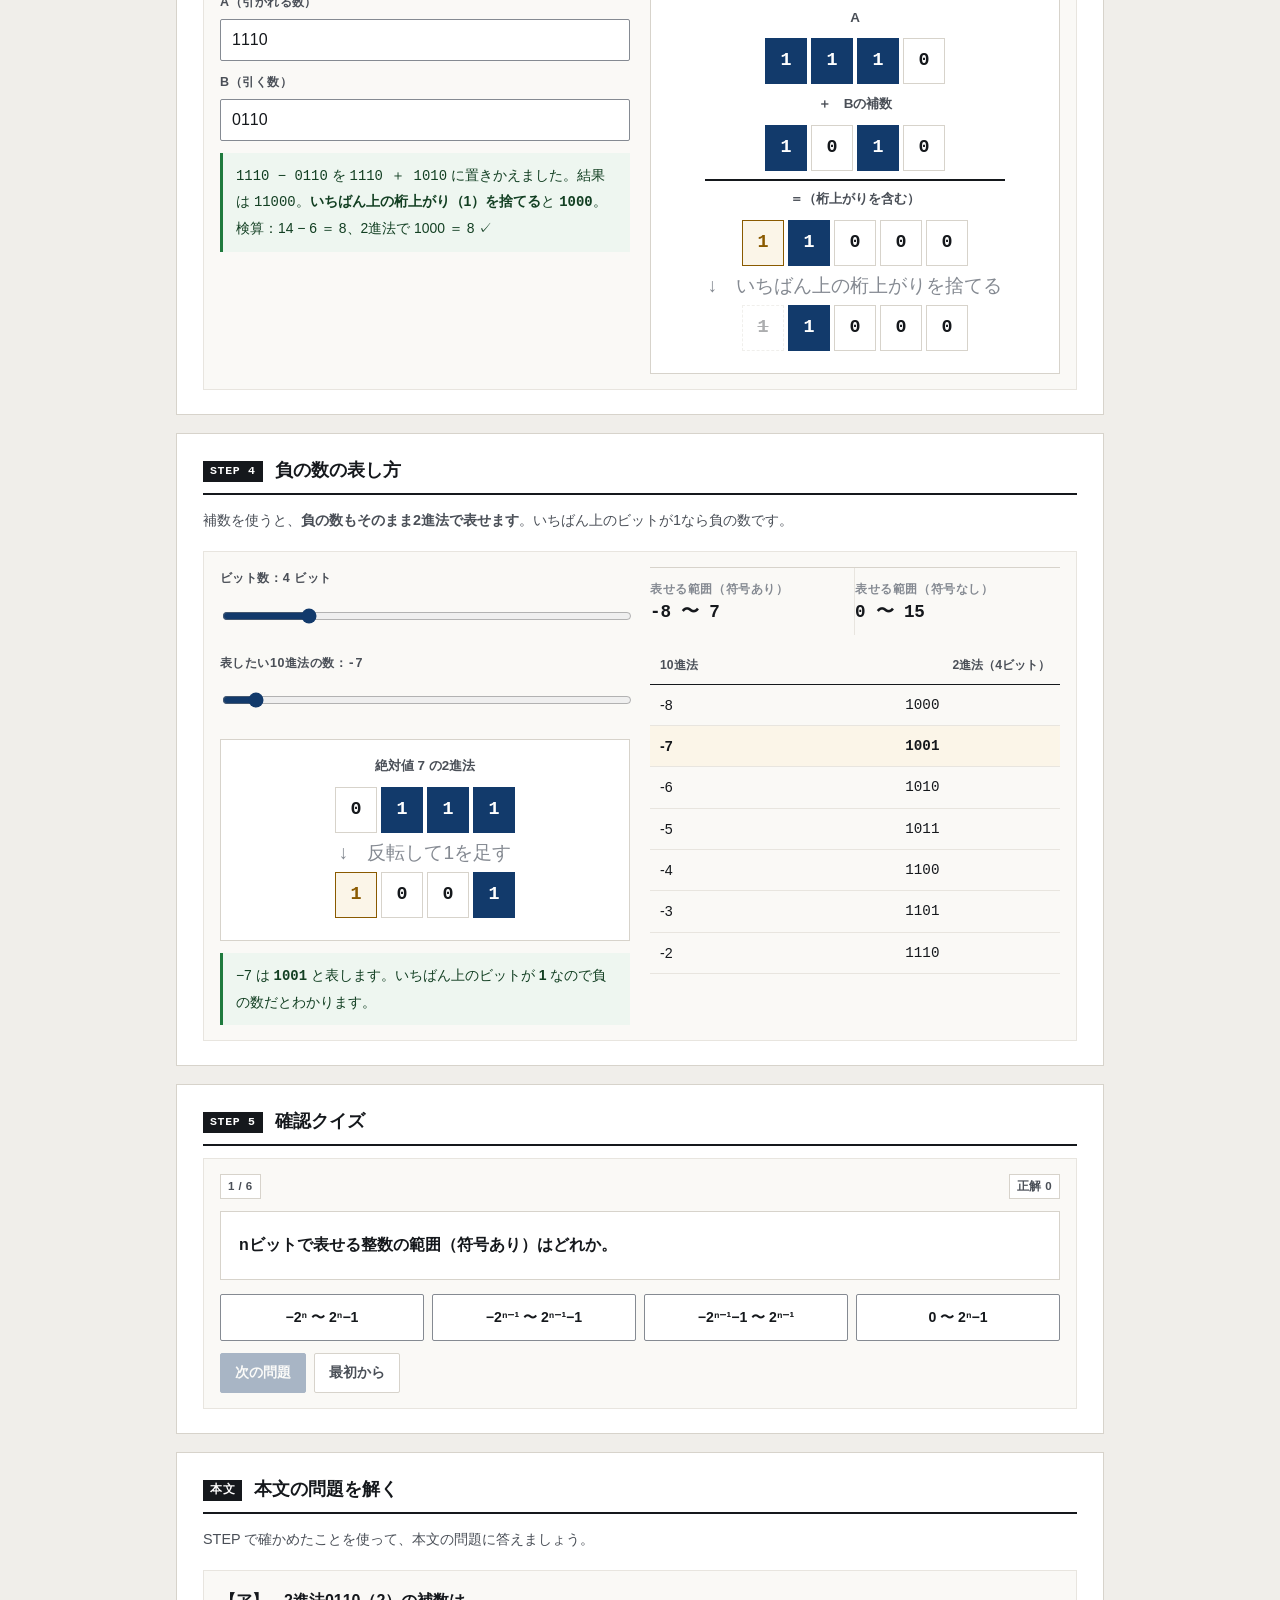
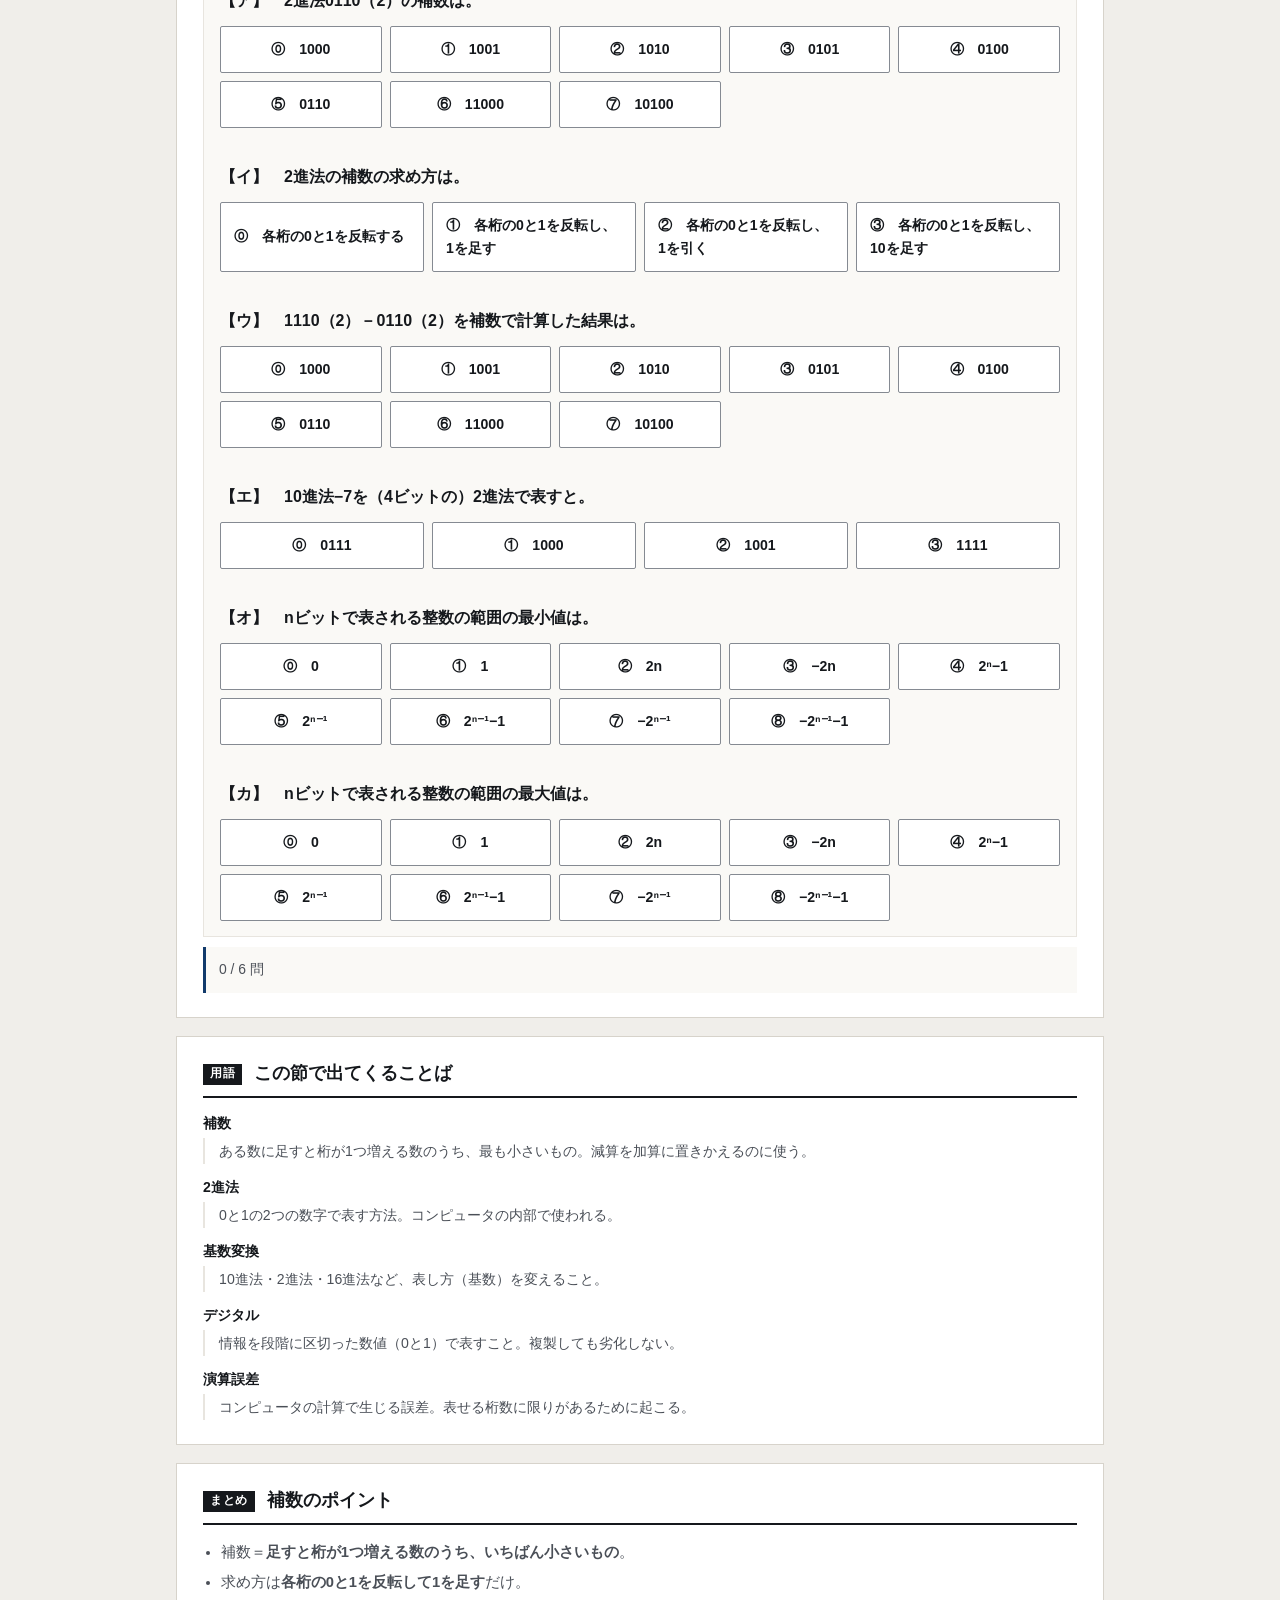
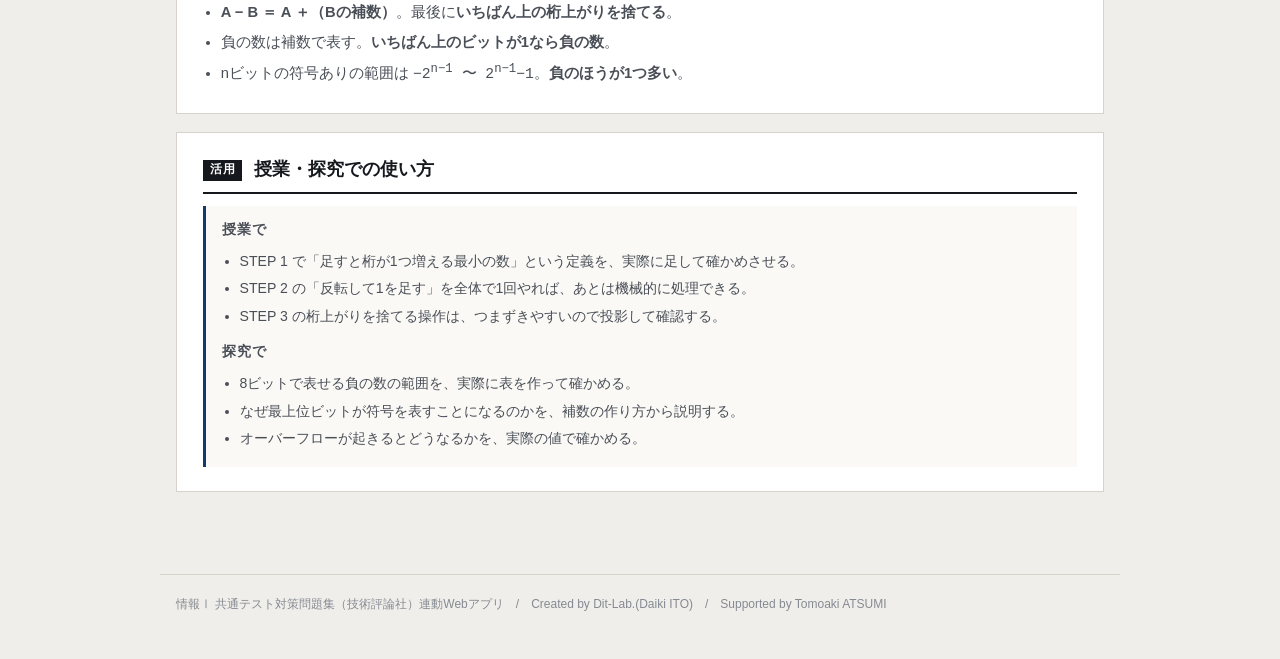
==== commit c88ed920: "fix: 設問見出しのレイアウト不具合を修正（.qhead→.pq）" ====
--- a/index.html
+++ b/index.html
@@ -6,7 +6,7 @@
 <title>補数を使った減算｜情報Ⅰ共通テスト対策問題集</title>
 <meta name="description" content="コンピュータは引き算ができません。だから「足すと桁が増える数」を足して引き算のかわりにします。手順を1つずつ追いましょう。">
 <link rel="icon" href="data:image/svg+xml,%3Csvg xmlns=%22http://www.w3.org/2000/svg%22 viewBox=%220 0 32 32%22%3E%3Crect width=%2232%22 height=%2232%22 fill=%22%2315181c%22/%3E%3Ctext x=%2216%22 y=%2222%22 font-size=%2218%22 font-family=%22monospace%22 fill=%22%23fff%22 text-anchor=%22middle%22%3E01%3C/text%3E%3C/svg%3E">
-<link rel="stylesheet" href="css/style.css?v=239696b1">
+<link rel="stylesheet" href="css/style.css?v=ea93572e">
 <link rel="stylesheet" href="css/app.css?v=3bb80001">
 </head>
 <body>
@@ -187,7 +187,7 @@
 
 <script src="js/tools.js?v=c07db610"></script>
 <script src="js/terms.js?v=5a365cb9"></script>
-<script src="js/quiz.js?v=5d6779cc"></script>
+<script src="js/quiz.js?v=13402362"></script>
 <script src="js/app.js?v=0b6ec8e0"></script>
 </body>
 </html>
--- a/css/style.css
+++ b/css/style.css
@@ -68,6 +68,7 @@
 .grid{display:grid; gap:20px}
 .grid > *{min-width:0}          /* 子の中身で列が広がるのを防ぐ */
 @media(min-width:800px){ .grid.c2{grid-template-columns:1fr 1fr} }
+@media(min-width:800px){ .grid.c21{grid-template-columns:1.45fr 1fr} }
 
 .panel{border:1px solid var(--rule-2); background:var(--paper-2); padding:15px 16px; min-width:0}
 .panel > h3{
@@ -225,7 +226,7 @@
   .dg-c, .dg-h{ min-width:110px }
 }
 @media (max-width:820px){
-  .grid.c2{grid-template-columns:1fr}
+  .grid.c2,.grid.c21{grid-template-columns:1fr}
   .dg-scroll{max-height:340px}
   .filebox{flex-direction:column; align-items:stretch}
   .filebox .sel{max-width:100%}
@@ -267,3 +268,13 @@
   cursor:pointer; font-size:.88rem; max-width:100%; text-align:left; font-family:inherit; color:var(--ink)}
 .cards .c:hover{background:var(--warn-bg)}
 .cards .c.used{opacity:.35; pointer-events:none}
+
+/* --- 予想してから実行 --- */
+.pmark{display:inline-block; background:var(--accent); color:#fff; font-size:.7rem; font-weight:700;
+  letter-spacing:.08em; padding:2px 7px; border-radius:2px; margin-right:8px; vertical-align:2px}
+input.pin{font-size:1.05rem; padding:7px 10px; border:1px solid var(--rule); border-radius:3px;
+  width:9em; max-width:100%; background:#fff}
+.btn-row .unit{color:var(--muted); font-size:.9rem}
+.choice4 .btn.on{border-color:var(--accent); box-shadow:inset 0 0 0 1px var(--accent); font-weight:700}
+/* 設問文の見出し（flex ではなく通常の段落。.qhead は左右振り分け用なので用途が別） */
+.pq{margin:0 0 10px; font-weight:700; line-height:1.85}
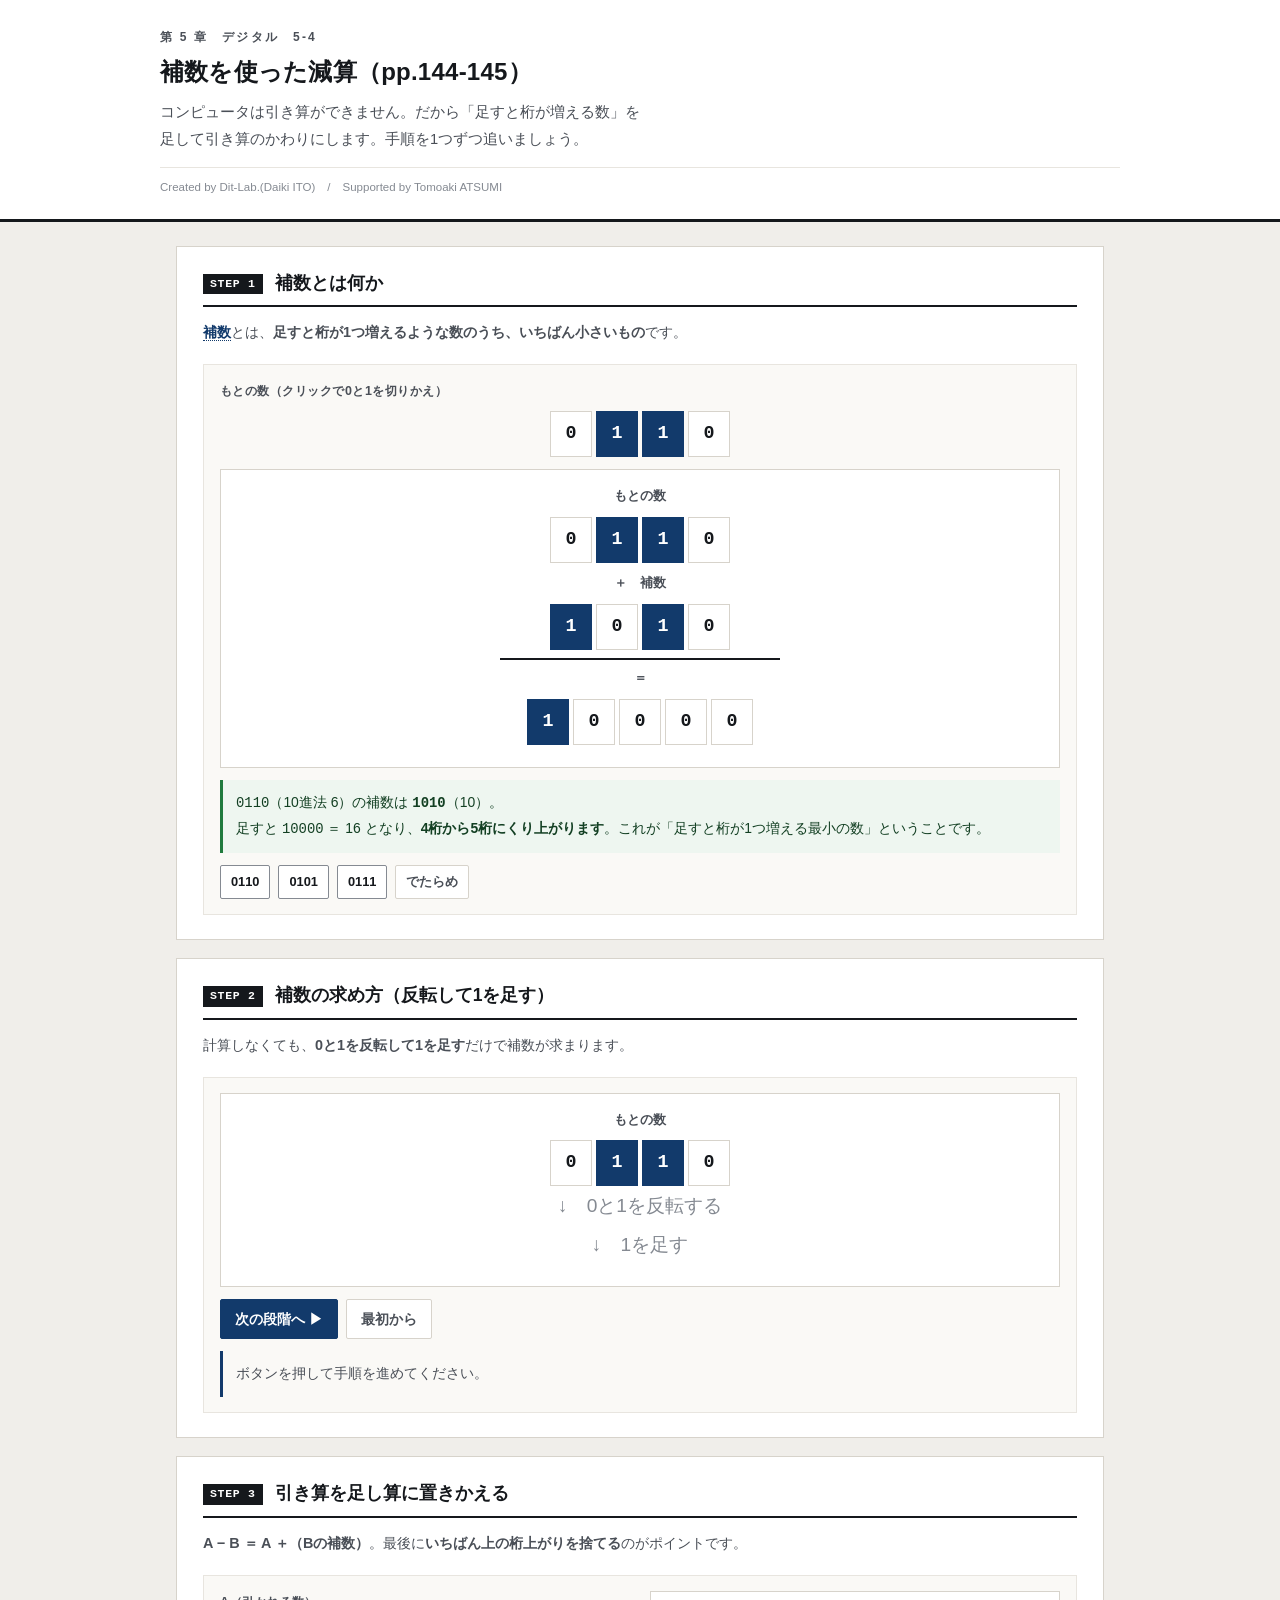
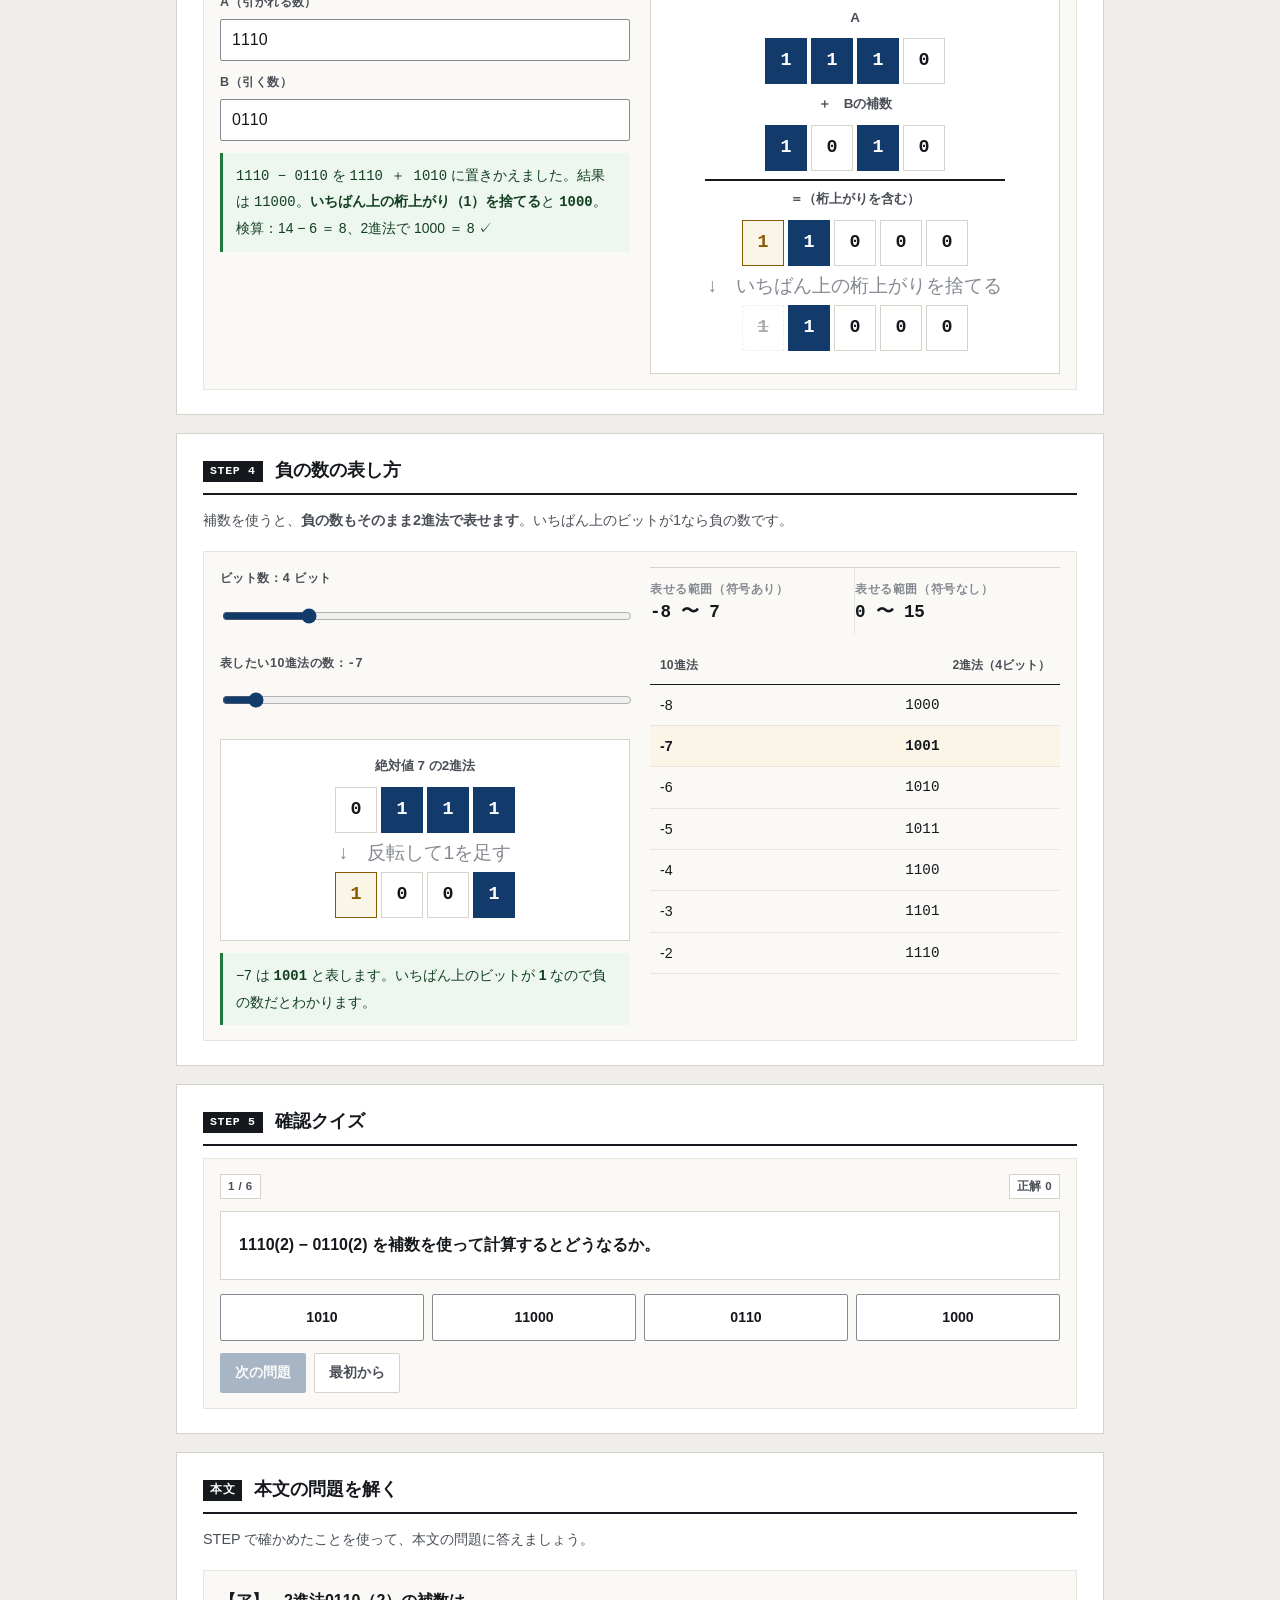
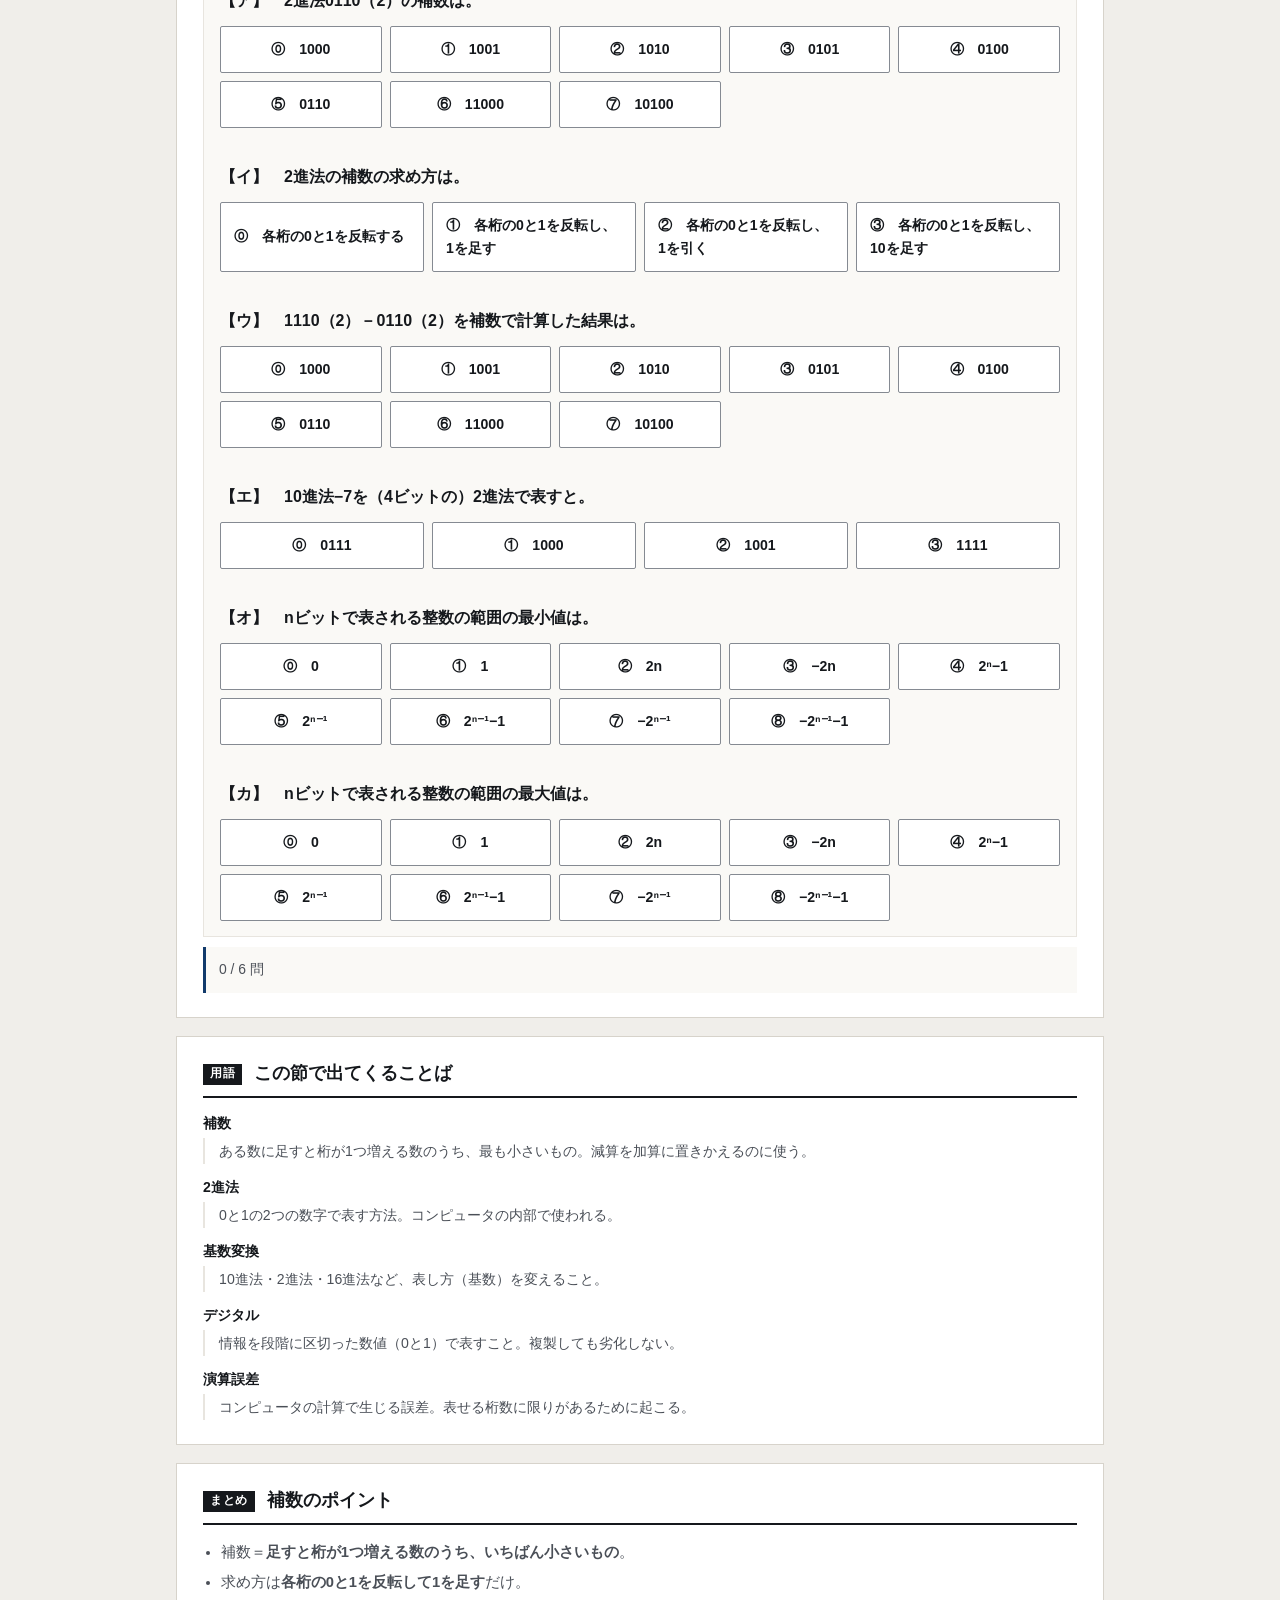
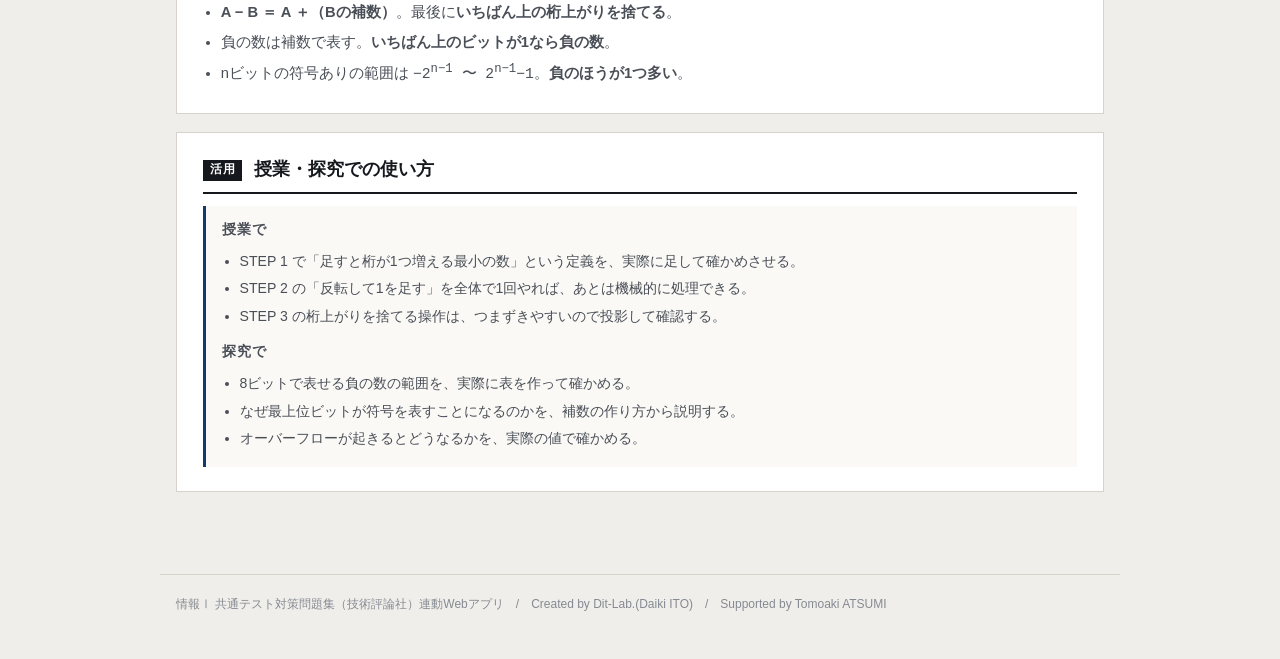
==== commit 08b1a5c8: "fix: 解説文が折り返さず画面からはみ出す場合がある不具合を修正" ====
--- a/index.html
+++ b/index.html
@@ -6,7 +6,7 @@
 <title>補数を使った減算｜情報Ⅰ共通テスト対策問題集</title>
 <meta name="description" content="コンピュータは引き算ができません。だから「足すと桁が増える数」を足して引き算のかわりにします。手順を1つずつ追いましょう。">
 <link rel="icon" href="data:image/svg+xml,%3Csvg xmlns=%22http://www.w3.org/2000/svg%22 viewBox=%220 0 32 32%22%3E%3Crect width=%2232%22 height=%2232%22 fill=%22%2315181c%22/%3E%3Ctext x=%2216%22 y=%2222%22 font-size=%2218%22 font-family=%22monospace%22 fill=%22%23fff%22 text-anchor=%22middle%22%3E01%3C/text%3E%3C/svg%3E">
-<link rel="stylesheet" href="css/style.css?v=ea93572e">
+<link rel="stylesheet" href="css/style.css?v=1b60c856">
 <link rel="stylesheet" href="css/app.css?v=3bb80001">
 </head>
 <body>
--- a/css/style.css
+++ b/css/style.css
@@ -118,7 +118,7 @@
 table.tbl thead th{border-bottom:1.5px solid var(--ink); font-size:.76rem; color:var(--ink-2); font-weight:700; white-space:nowrap}
 .tbl-scroll{overflow-x:auto; -webkit-overflow-scrolling:touch; max-width:100%}
 
-.note{padding:10px 13px; font-size:.87rem; border-left:3px solid var(--ink-3); background:var(--paper-2)}
+.note{padding:10px 13px; font-size:.87rem; border-left:3px solid var(--ink-3); background:var(--paper-2); overflow-wrap:break-word; word-break:break-word}
 .note.ok{background:var(--ok-bg); border-left-color:var(--ok); color:#123f22}
 .note.ng{background:var(--ng-bg); border-left-color:var(--ng); color:#6d1a15}
 .note.info{background:var(--paper-2); border-left-color:var(--accent); color:var(--ink-2)}
